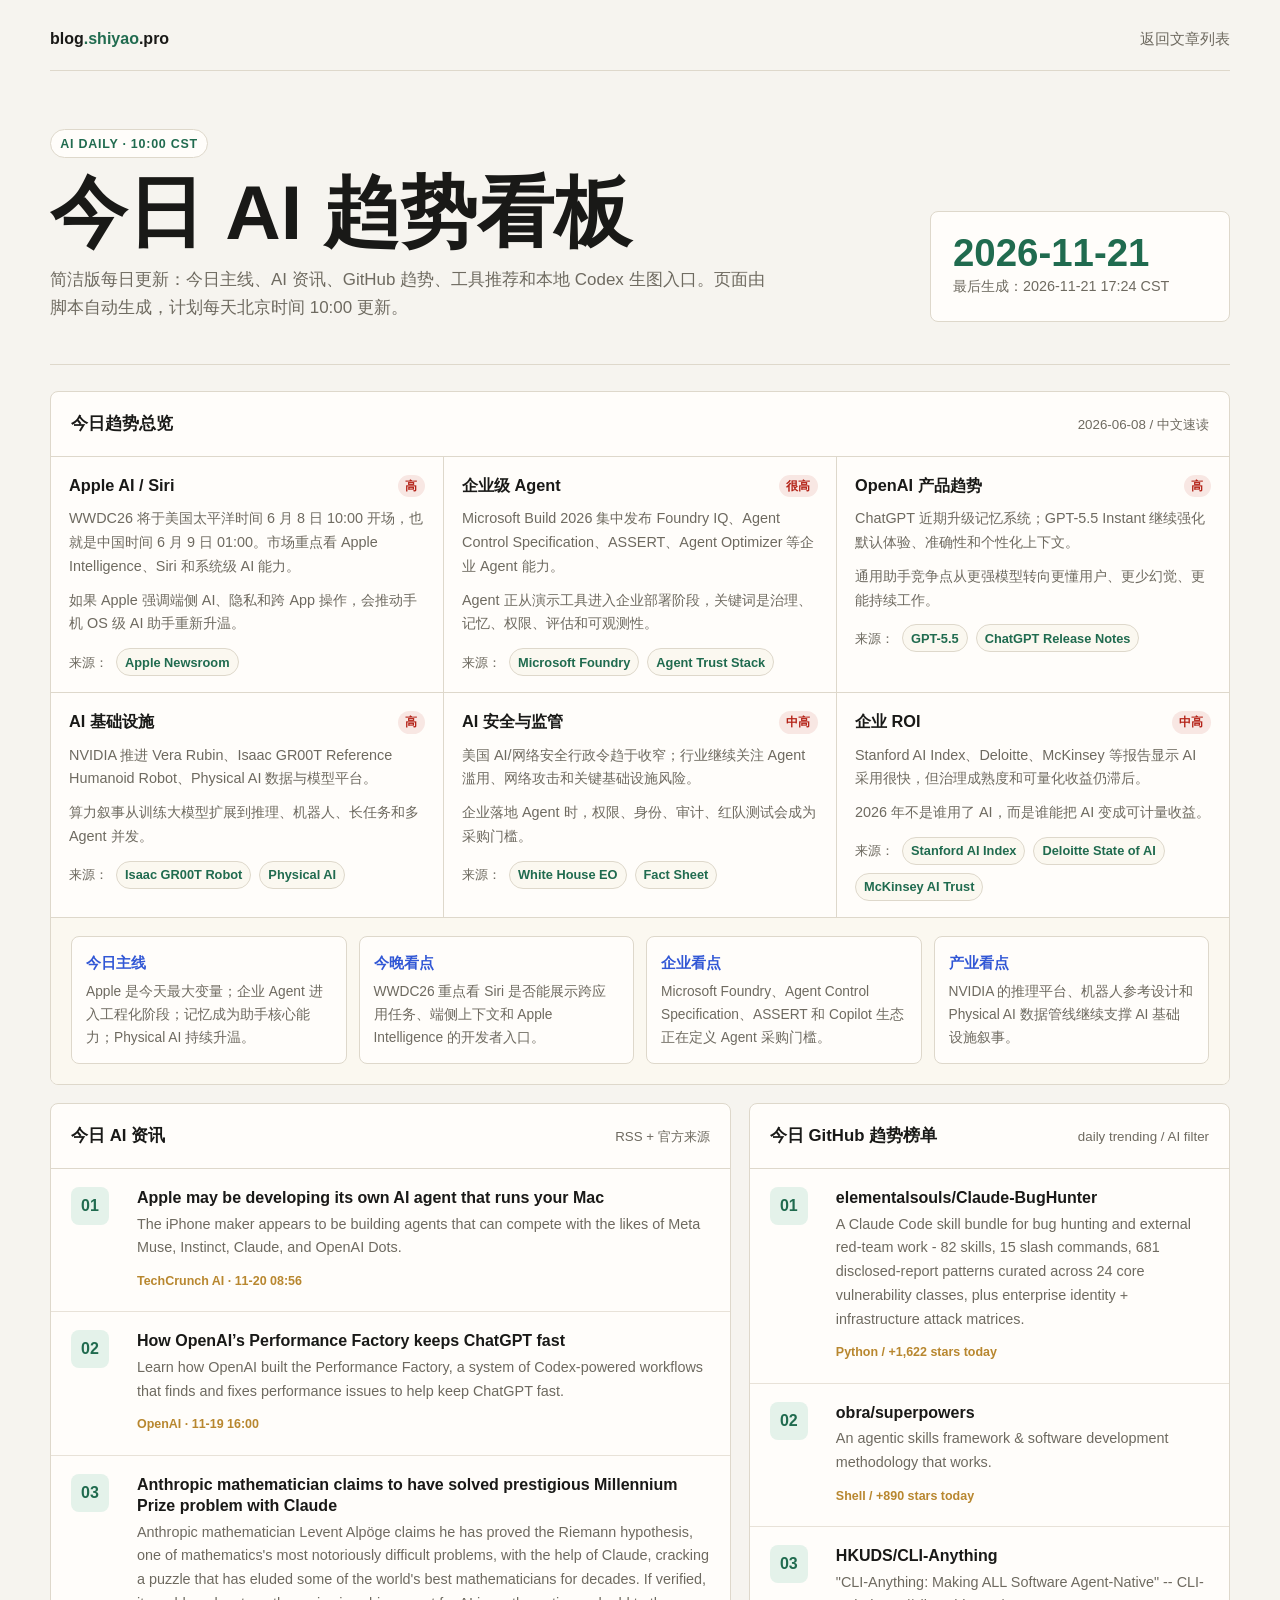
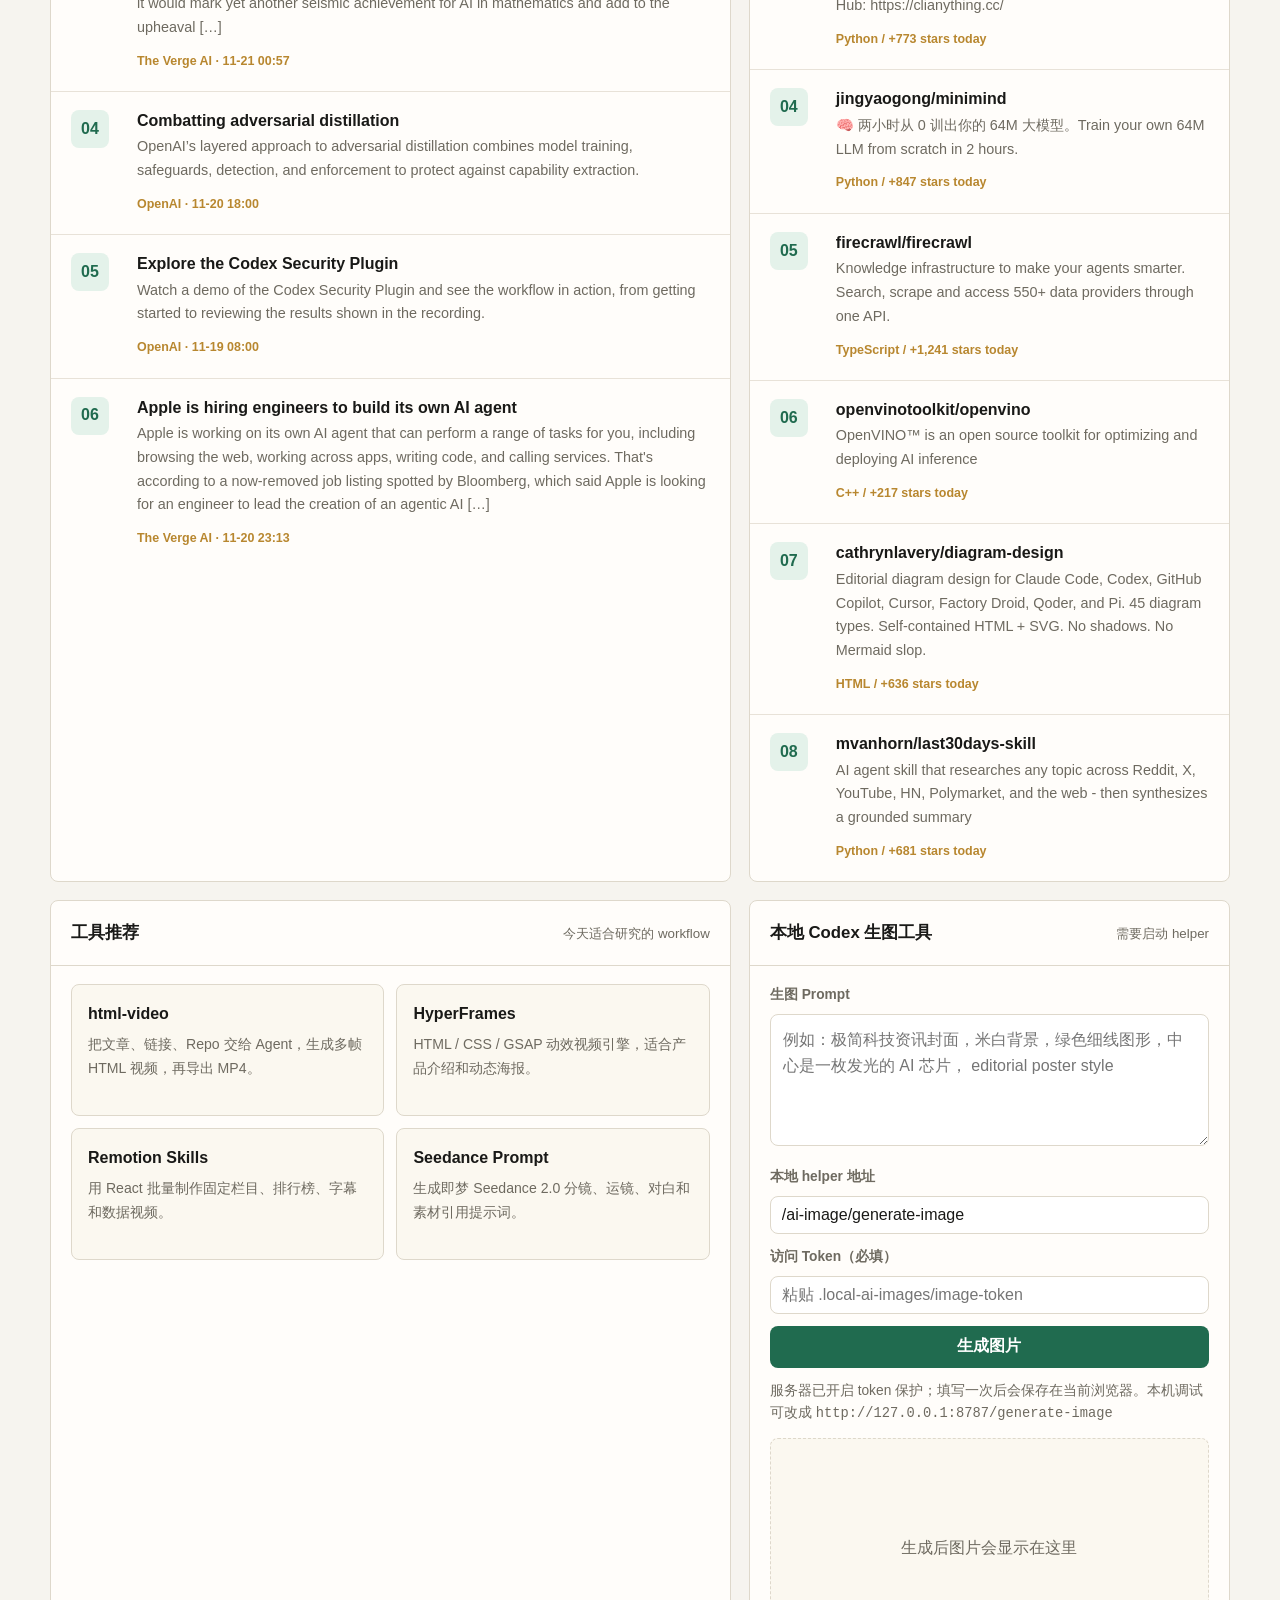
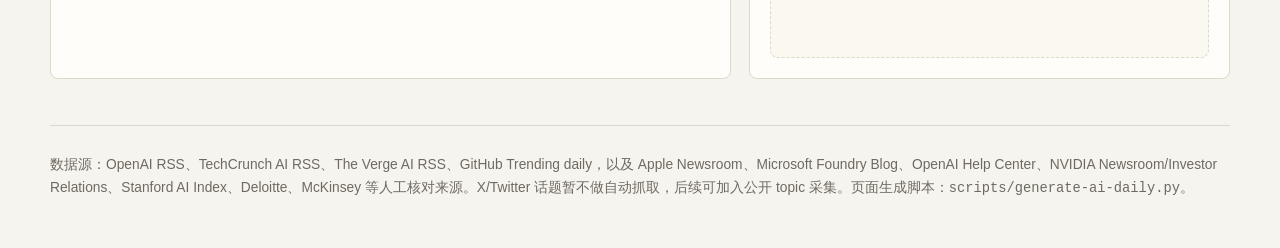
==== ai-daily.html @ 6508533d "chore: update AI daily page" ====
<!DOCTYPE html>
<html lang="zh-CN">
<head>
  <meta charset="UTF-8">
  <meta name="viewport" content="width=device-width, initial-scale=1.0">
  <title>今日 AI 趋势看板 · 2026-11-21 — blog.shiyao.pro</title>
  <meta name="description" content="2026-11-21 今日 AI 资讯、GitHub AI 趋势榜、工具推荐和本地 Codex 生图工具。">
  <style>
    :root {
      --bg: #f6f4ef;
      --ink: #191917;
      --muted: #6e6a60;
      --panel: #fffdfa;
      --line: #ded8cb;
      --accent: #206b4f;
      --accent-soft: #e4f2ea;
      --gold: #b8872f;
      --blue: #3157d5;
      --red: #b42318;
      color-scheme: light;
    }

    * { box-sizing: border-box; }

    body {
      margin: 0;
      background: var(--bg);
      color: var(--ink);
      font-family: ui-sans-serif, -apple-system, BlinkMacSystemFont, "PingFang SC", "Microsoft YaHei", "Segoe UI", Arial, sans-serif;
      line-height: 1.65;
    }

    a { color: inherit; text-decoration: none; }
    a:hover { color: var(--accent); }

    .shell { width: min(1180px, calc(100% - 32px)); margin: 0 auto; }

    .topbar {
      display: flex;
      align-items: center;
      justify-content: space-between;
      padding: 26px 0 18px;
      border-bottom: 1px solid var(--line);
    }

    .brand { font-weight: 800; letter-spacing: 0; }
    .brand span { color: var(--accent); }
    .back { color: var(--muted); font-size: 0.92rem; }

    .hero {
      display: grid;
      grid-template-columns: minmax(0, 1fr) 300px;
      gap: 42px;
      padding: 58px 0 42px;
      border-bottom: 1px solid var(--line);
    }

    .eyebrow {
      display: inline-flex;
      padding: 0.2rem 0.58rem;
      border: 1px solid var(--line);
      border-radius: 999px;
      background: var(--panel);
      color: var(--accent);
      font-size: 0.78rem;
      font-weight: 800;
      letter-spacing: 0.06em;
      text-transform: uppercase;
    }

    h1 {
      max-width: 820px;
      margin: 18px 0 16px;
      font-size: clamp(2.25rem, 6vw, 5.1rem);
      line-height: 0.96;
      letter-spacing: 0;
    }

    .lead {
      max-width: 720px;
      margin: 0;
      color: var(--muted);
      font-size: 1.06rem;
    }

    .stamp {
      align-self: end;
      padding: 22px;
      border: 1px solid var(--line);
      border-radius: 8px;
      background: var(--panel);
    }

    .stamp strong { display: block; color: var(--accent); font-size: 2.4rem; line-height: 1; }
    .stamp span { color: var(--muted); font-size: 0.9rem; }

    .grid {
      display: grid;
      grid-template-columns: repeat(12, 1fr);
      gap: 18px;
      padding: 26px 0 46px;
    }

    .module {
      border: 1px solid var(--line);
      border-radius: 8px;
      background: var(--panel);
      overflow: hidden;
    }

    .module.news { grid-column: span 7; }
    .module.github { grid-column: span 5; }
    .module.focus { grid-column: 1 / -1; }
    .module.tools { grid-column: span 7; }
    .module.image-tool { grid-column: span 5; }

    .module-head {
      display: flex;
      align-items: baseline;
      justify-content: space-between;
      gap: 16px;
      padding: 18px 20px;
      border-bottom: 1px solid var(--line);
    }

    h2 { margin: 0; font-size: 1.05rem; letter-spacing: 0; }
    .module-head small { color: var(--muted); }

    .rank-row {
      display: grid;
      grid-template-columns: 52px 1fr;
      gap: 14px;
      padding: 18px 20px;
      border-bottom: 1px solid color-mix(in srgb, var(--line) 70%, transparent);
    }

    .rank-row:last-child { border-bottom: 0; }

    .rank-index {
      width: 38px;
      height: 38px;
      display: grid;
      place-items: center;
      border-radius: 8px;
      background: var(--accent-soft);
      color: var(--accent);
      font-weight: 900;
      font-variant-numeric: tabular-nums;
    }

    .rank-row h3 { margin: 0 0 4px; font-size: 1rem; line-height: 1.34; }
    .rank-row p { margin: 0 0 7px; color: var(--muted); font-size: 0.9rem; }
    .mini { color: var(--gold); font-size: 0.78rem; font-weight: 700; }

    .trend-grid {
      display: grid;
      grid-template-columns: repeat(3, minmax(0, 1fr));
      gap: 1px;
      background: var(--line);
    }

    .trend-row {
      min-height: 214px;
      padding: 18px 18px 16px;
      background: var(--panel);
    }

    .trend-row div {
      display: flex;
      align-items: flex-start;
      justify-content: space-between;
      gap: 12px;
      margin-bottom: 10px;
    }

    .trend-row h3 {
      margin: 0;
      font-size: 1.02rem;
      line-height: 1.32;
    }

    .trend-row p {
      margin: 0 0 10px;
      color: var(--muted);
      font-size: 0.9rem;
    }

    .trend-row .sources {
      display: flex;
      flex-wrap: wrap;
      gap: 8px;
      align-items: center;
      margin: 12px 0 0;
      color: var(--muted);
      font-size: 0.8rem;
    }

    .trend-row .sources a {
      display: inline-flex;
      align-items: center;
      min-height: 28px;
      padding: 0.1rem 0.5rem;
      border: 1px solid var(--line);
      border-radius: 999px;
      background: #fbf8f0;
      color: var(--accent);
      font-weight: 800;
    }

    .heat {
      flex: 0 0 auto;
      padding: 0.08rem 0.48rem;
      border-radius: 999px;
      background: color-mix(in srgb, var(--red) 10%, var(--panel));
      color: var(--red);
      font-size: 0.76rem;
      font-weight: 900;
    }

    .signal-list {
      display: grid;
      grid-template-columns: repeat(4, minmax(0, 1fr));
      gap: 12px;
      padding: 18px 20px 20px;
      border-top: 1px solid var(--line);
      background: #fbf8f0;
    }

    .signal-item {
      min-height: 116px;
      padding: 14px;
      border: 1px solid var(--line);
      border-radius: 8px;
      background: var(--panel);
    }

    .signal-item strong {
      display: block;
      margin-bottom: 6px;
      color: var(--blue);
      font-size: 0.92rem;
    }

    .signal-item span {
      display: block;
      color: var(--muted);
      font-size: 0.86rem;
    }

    .tool-grid {
      display: grid;
      grid-template-columns: repeat(2, minmax(0, 1fr));
      gap: 12px;
      padding: 18px 20px 20px;
    }

    .tool-card {
      min-height: 132px;
      padding: 16px;
      border: 1px solid var(--line);
      border-radius: 8px;
      background: #fbf8f0;
    }

    .tool-card h3 { margin: 0 0 6px; font-size: 1rem; }
    .tool-card p { margin: 0; color: var(--muted); font-size: 0.88rem; }

    .image-panel { padding: 18px 20px 20px; }
    label { display: block; margin-bottom: 7px; color: var(--muted); font-size: 0.86rem; font-weight: 700; }

    textarea,
    input {
      width: 100%;
      border: 1px solid var(--line);
      border-radius: 8px;
      background: #fff;
      color: var(--ink);
      font: inherit;
    }

    textarea {
      min-height: 132px;
      resize: vertical;
      padding: 12px;
    }

    input { height: 38px; padding: 0 11px; }

    .field { margin-bottom: 12px; }

    button {
      width: 100%;
      min-height: 42px;
      border: 0;
      border-radius: 8px;
      background: var(--accent);
      color: #fff;
      font: inherit;
      font-weight: 800;
      cursor: pointer;
    }

    button:disabled { opacity: 0.55; cursor: wait; }

    .status {
      min-height: 24px;
      margin: 12px 0;
      color: var(--muted);
      font-size: 0.86rem;
    }

    .preview {
      min-height: 220px;
      display: grid;
      place-items: center;
      border: 1px dashed var(--line);
      border-radius: 8px;
      background: #fbf8f0;
      color: var(--muted);
      overflow: hidden;
    }

    .preview img { width: 100%; height: auto; display: block; }

    .foot {
      padding: 28px 0 48px;
      border-top: 1px solid var(--line);
      color: var(--muted);
      font-size: 0.86rem;
    }

    @media (max-width: 920px) {
      .hero { grid-template-columns: 1fr; }
      .stamp { align-self: start; }
      .module.news,
      .module.github,
      .module.focus,
      .module.tools,
      .module.image-tool { grid-column: 1 / -1; }
      .trend-grid,
      .signal-list { grid-template-columns: 1fr; }
      .tool-grid { grid-template-columns: 1fr; }
    }
  </style>
</head>
<body>
  <main class="shell">
    <nav class="topbar" aria-label="站点导航">
      <a class="brand" href="/">blog<span>.shiyao</span>.pro</a>
      <a class="back" href="/">返回文章列表</a>
    </nav>

    <section class="hero">
      <div>
        <span class="eyebrow">AI Daily · 10:00 CST</span>
        <h1>今日 AI 趋势看板</h1>
        <p class="lead">简洁版每日更新：今日主线、AI 资讯、GitHub 趋势、工具推荐和本地 Codex 生图入口。页面由脚本自动生成，计划每天北京时间 10:00 更新。</p>
      </div>
      <aside class="stamp">
        <strong>2026-11-21</strong>
        <span>最后生成：2026-11-21 17:24 CST</span>
      </aside>
    </section>

    <section class="grid">
      <section class="module focus">
        <div class="module-head">
          <h2>今日趋势总览</h2>
          <small>2026-06-08 / 中文速读</small>
        </div>
        <div class="trend-grid">

          <article class="trend-row">
            <div>
              <h3>Apple AI / Siri</h3>
              <span class="heat">高</span>
            </div>
            <p>WWDC26 将于美国太平洋时间 6 月 8 日 10:00 开场，也就是中国时间 6 月 9 日 01:00。市场重点看 Apple Intelligence、Siri 和系统级 AI 能力。</p>
            <p>如果 Apple 强调端侧 AI、隐私和跨 App 操作，会推动手机 OS 级 AI 助手重新升温。</p>
            <p class="sources">来源：<a href="https://www.apple.com/newsroom/2026/05/apple-kicks-off-worldwide-developers-conference-on-june-8/" target="_blank" rel="noopener noreferrer">Apple Newsroom</a></p>
          </article>

          <article class="trend-row">
            <div>
              <h3>企业级 Agent</h3>
              <span class="heat">很高</span>
            </div>
            <p>Microsoft Build 2026 集中发布 Foundry IQ、Agent Control Specification、ASSERT、Agent Optimizer 等企业 Agent 能力。</p>
            <p>Agent 正从演示工具进入企业部署阶段，关键词是治理、记忆、权限、评估和可观测性。</p>
            <p class="sources">来源：<a href="https://devblogs.microsoft.com/foundry/whats-new-in-microsoft-foundry-build-2026/" target="_blank" rel="noopener noreferrer">Microsoft Foundry</a> <a href="https://devblogs.microsoft.com/foundry/build-2026-open-trust-stack-ai-agents/" target="_blank" rel="noopener noreferrer">Agent Trust Stack</a></p>
          </article>

          <article class="trend-row">
            <div>
              <h3>OpenAI 产品趋势</h3>
              <span class="heat">高</span>
            </div>
            <p>ChatGPT 近期升级记忆系统；GPT-5.5 Instant 继续强化默认体验、准确性和个性化上下文。</p>
            <p>通用助手竞争点从更强模型转向更懂用户、更少幻觉、更能持续工作。</p>
            <p class="sources">来源：<a href="https://openai.com/index/introducing-gpt-5-5/" target="_blank" rel="noopener noreferrer">GPT-5.5</a> <a href="https://help.openai.com/en/articles/6825453-chatgpt-release-notes" target="_blank" rel="noopener noreferrer">ChatGPT Release Notes</a></p>
          </article>

          <article class="trend-row">
            <div>
              <h3>AI 基础设施</h3>
              <span class="heat">高</span>
            </div>
            <p>NVIDIA 推进 Vera Rubin、Isaac GR00T Reference Humanoid Robot、Physical AI 数据与模型平台。</p>
            <p>算力叙事从训练大模型扩展到推理、机器人、长任务和多 Agent 并发。</p>
            <p class="sources">来源：<a href="https://investor.nvidia.com/news/press-release-details/2026/NVIDIA-Announces-NVIDIA-Isaac-GR00T-Reference-Humanoid-Robot-for-Academic-Research/default.aspx" target="_blank" rel="noopener noreferrer">Isaac GR00T Robot</a> <a href="https://investor.nvidia.com/news/press-release-details/2026/NVIDIA-and-Global-Robotics-Leaders-Take-Physical-AI-to-the-Real-World/" target="_blank" rel="noopener noreferrer">Physical AI</a></p>
          </article>

          <article class="trend-row">
            <div>
              <h3>AI 安全与监管</h3>
              <span class="heat">中高</span>
            </div>
            <p>美国 AI/网络安全行政令趋于收窄；行业继续关注 Agent 滥用、网络攻击和关键基础设施风险。</p>
            <p>企业落地 Agent 时，权限、身份、审计、红队测试会成为采购门槛。</p>
            <p class="sources">来源：<a href="https://www.whitehouse.gov/presidential-actions/2026/06/promoting-advanced-artificial-intelligence-innovation-and-security/" target="_blank" rel="noopener noreferrer">White House EO</a> <a href="https://www.whitehouse.gov/fact-sheets/2026/06/fact-sheet-president-donald-j-trump-promotes-advanced-artificial-intelligence-innovation-and-security/" target="_blank" rel="noopener noreferrer">Fact Sheet</a></p>
          </article>

          <article class="trend-row">
            <div>
              <h3>企业 ROI</h3>
              <span class="heat">中高</span>
            </div>
            <p>Stanford AI Index、Deloitte、McKinsey 等报告显示 AI 采用很快，但治理成熟度和可量化收益仍滞后。</p>
            <p>2026 年不是谁用了 AI，而是谁能把 AI 变成可计量收益。</p>
            <p class="sources">来源：<a href="https://hai.stanford.edu/ai-index" target="_blank" rel="noopener noreferrer">Stanford AI Index</a> <a href="https://www.deloitte.com/us/en/what-we-do/capabilities/applied-artificial-intelligence/content/state-of-ai-in-the-enterprise.html" target="_blank" rel="noopener noreferrer">Deloitte State of AI</a> <a href="https://www.mckinsey.com/capabilities/tech-and-ai/our-insights/tech-forward/state-of-ai-trust-in-2026-shifting-to-the-agentic-era" target="_blank" rel="noopener noreferrer">McKinsey AI Trust</a></p>
          </article>
        </div>
        <div class="signal-list">
          <div class="signal-item">
            <strong>今日主线</strong>
            <span>Apple 是今天最大变量；企业 Agent 进入工程化阶段；记忆成为助手核心能力；Physical AI 持续升温。</span>
          </div>
          <div class="signal-item">
            <strong>今晚看点</strong>
            <span>WWDC26 重点看 Siri 是否能展示跨应用任务、端侧上下文和 Apple Intelligence 的开发者入口。</span>
          </div>
          <div class="signal-item">
            <strong>企业看点</strong>
            <span>Microsoft Foundry、Agent Control Specification、ASSERT 和 Copilot 生态正在定义 Agent 采购门槛。</span>
          </div>
          <div class="signal-item">
            <strong>产业看点</strong>
            <span>NVIDIA 的推理平台、机器人参考设计和 Physical AI 数据管线继续支撑 AI 基础设施叙事。</span>
          </div>
        </div>
      </section>

      <section class="module news">
        <div class="module-head">
          <h2>今日 AI 资讯</h2>
          <small>RSS + 官方来源</small>
        </div>

        <article class="rank-row">
          <div class="rank-index">01</div>
          <div>
            <h3><a href="https://techcrunch.com/2026/11/19/apple-may-be-developing-its-own-ai-agent-that-runs-your-mac/">Apple may be developing its own AI agent that runs your Mac</a></h3>
            <p>The iPhone maker appears to be building agents that can compete with the likes of Meta Muse, Instinct, Claude, and OpenAI Dots.</p>
            <span class="mini">TechCrunch AI · 11-20 08:56</span>
          </div>
        </article>

        <article class="rank-row">
          <div class="rank-index">02</div>
          <div>
            <h3><a href="https://openai.com/index/how-openai-performance-factory-keeps-chatgpt-fast">How OpenAI’s Performance Factory keeps ChatGPT fast</a></h3>
            <p>Learn how OpenAI built the Performance Factory, a system of Codex-powered workflows that finds and fixes performance issues to help keep ChatGPT fast.</p>
            <span class="mini">OpenAI · 11-19 16:00</span>
          </div>
        </article>

        <article class="rank-row">
          <div class="rank-index">03</div>
          <div>
            <h3><a href="https://www.theverge.com/ai-artificial-intelligence/1010051/anthropic-riemann-hypothesis-millennium-prize-problem">Anthropic mathematician claims to have solved prestigious Millennium Prize problem with Claude</a></h3>
            <p>Anthropic mathematician Levent Alpöge claims he has proved the Riemann hypothesis, one of mathematics&#x27;s most notoriously difficult problems, with the help of Claude, cracking a puzzle that has eluded some of the world&#x27;s best mathematicians for decades. If verified, it would mark yet another seismic achievement for AI in mathematics and add to the upheaval […]</p>
            <span class="mini">The Verge AI · 11-21 00:57</span>
          </div>
        </article>

        <article class="rank-row">
          <div class="rank-index">04</div>
          <div>
            <h3><a href="https://openai.com/index/combatting-adversarial-distillation">Combatting adversarial distillation</a></h3>
            <p>OpenAI’s layered approach to adversarial distillation combines model training, safeguards, detection, and enforcement to protect against capability extraction.</p>
            <span class="mini">OpenAI · 11-20 18:00</span>
          </div>
        </article>

        <article class="rank-row">
          <div class="rank-index">05</div>
          <div>
            <h3><a href="https://openai.com/business/learn/codex-security-plugin-demo">Explore the Codex Security Plugin</a></h3>
            <p>Watch a demo of the Codex Security Plugin and see the workflow in action, from getting started to reviewing the results shown in the recording.</p>
            <span class="mini">OpenAI · 11-19 08:00</span>
          </div>
        </article>

        <article class="rank-row">
          <div class="rank-index">06</div>
          <div>
            <h3><a href="https://www.theverge.com/tech/1038227/apple-ai-agent-engineer-job-listing">Apple is hiring engineers to build its own AI agent</a></h3>
            <p>Apple is working on its own AI agent that can perform a range of tasks for you, including browsing the web, working across apps, writing code, and calling services. That&#x27;s according to a now-removed job listing spotted by Bloomberg, which said Apple is looking for an engineer to lead the creation of an agentic AI […]</p>
            <span class="mini">The Verge AI · 11-20 23:13</span>
          </div>
        </article>
      </section>

      <section class="module github">
        <div class="module-head">
          <h2>今日 GitHub 趋势榜单</h2>
          <small>daily trending / AI filter</small>
        </div>

        <article class="rank-row">
          <div class="rank-index">01</div>
          <div>
            <h3><a href="https://github.com/elementalsouls/Claude-BugHunter">elementalsouls/Claude-BugHunter</a></h3>
            <p>A Claude Code skill bundle for bug hunting and external red-team work - 82 skills, 15 slash commands, 681 disclosed-report patterns curated across 24 core vulnerability classes, plus enterprise identity + infrastructure attack matrices.</p>
            <span class="mini">Python / +1,622 stars today</span>
          </div>
        </article>

        <article class="rank-row">
          <div class="rank-index">02</div>
          <div>
            <h3><a href="https://github.com/obra/superpowers">obra/superpowers</a></h3>
            <p>An agentic skills framework &amp; software development methodology that works.</p>
            <span class="mini">Shell / +890 stars today</span>
          </div>
        </article>

        <article class="rank-row">
          <div class="rank-index">03</div>
          <div>
            <h3><a href="https://github.com/HKUDS/CLI-Anything">HKUDS/CLI-Anything</a></h3>
            <p>&quot;CLI-Anything: Making ALL Software Agent-Native&quot; -- CLI-Hub: https://clianything.cc/</p>
            <span class="mini">Python / +773 stars today</span>
          </div>
        </article>

        <article class="rank-row">
          <div class="rank-index">04</div>
          <div>
            <h3><a href="https://github.com/jingyaogong/minimind">jingyaogong/minimind</a></h3>
            <p>🧠 两小时从 0 训出你的 64M 大模型。Train your own 64M LLM from scratch in 2 hours.</p>
            <span class="mini">Python / +847 stars today</span>
          </div>
        </article>

        <article class="rank-row">
          <div class="rank-index">05</div>
          <div>
            <h3><a href="https://github.com/firecrawl/firecrawl">firecrawl/firecrawl</a></h3>
            <p>Knowledge infrastructure to make your agents smarter. Search, scrape and access 550+ data providers through one API.</p>
            <span class="mini">TypeScript / +1,241 stars today</span>
          </div>
        </article>

        <article class="rank-row">
          <div class="rank-index">06</div>
          <div>
            <h3><a href="https://github.com/openvinotoolkit/openvino">openvinotoolkit/openvino</a></h3>
            <p>OpenVINO™ is an open source toolkit for optimizing and deploying AI inference</p>
            <span class="mini">C++ / +217 stars today</span>
          </div>
        </article>

        <article class="rank-row">
          <div class="rank-index">07</div>
          <div>
            <h3><a href="https://github.com/cathrynlavery/diagram-design">cathrynlavery/diagram-design</a></h3>
            <p>Editorial diagram design for Claude Code, Codex, GitHub Copilot, Cursor, Factory Droid, Qoder, and Pi. 45 diagram types. Self-contained HTML + SVG. No shadows. No Mermaid slop.</p>
            <span class="mini">HTML / +636 stars today</span>
          </div>
        </article>

        <article class="rank-row">
          <div class="rank-index">08</div>
          <div>
            <h3><a href="https://github.com/mvanhorn/last30days-skill">mvanhorn/last30days-skill</a></h3>
            <p>AI agent skill that researches any topic across Reddit, X, YouTube, HN, Polymarket, and the web - then synthesizes a grounded summary</p>
            <span class="mini">Python / +681 stars today</span>
          </div>
        </article>
      </section>

      <section class="module tools">
        <div class="module-head">
          <h2>工具推荐</h2>
          <small>今天适合研究的 workflow</small>
        </div>
        <div class="tool-grid">
          <a class="tool-card" href="https://github.com/nexu-io/html-video">
            <h3>html-video</h3>
            <p>把文章、链接、Repo 交给 Agent，生成多帧 HTML 视频，再导出 MP4。</p>
          </a>
          <a class="tool-card" href="https://github.com/heygen-com/hyperframes">
            <h3>HyperFrames</h3>
            <p>HTML / CSS / GSAP 动效视频引擎，适合产品介绍和动态海报。</p>
          </a>
          <a class="tool-card" href="https://github.com/remotion-dev/skills">
            <h3>Remotion Skills</h3>
            <p>用 React 批量制作固定栏目、排行榜、字幕和数据视频。</p>
          </a>
          <a class="tool-card" href="https://github.com/dexhunter/seedance2-skill">
            <h3>Seedance Prompt</h3>
            <p>生成即梦 Seedance 2.0 分镜、运镜、对白和素材引用提示词。</p>
          </a>
        </div>
      </section>

      <section class="module image-tool">
        <div class="module-head">
          <h2>本地 Codex 生图工具</h2>
          <small>需要启动 helper</small>
        </div>
        <div class="image-panel">
          <div class="field">
            <label for="imagePrompt">生图 Prompt</label>
            <textarea id="imagePrompt" placeholder="例如：极简科技资讯封面，米白背景，绿色细线图形，中心是一枚发光的 AI 芯片， editorial poster style"></textarea>
          </div>
          <div class="field">
            <label for="helperUrl">本地 helper 地址</label>
            <input id="helperUrl" value="/ai-image/generate-image">
          </div>
          <div class="field">
            <label for="imageToken">访问 Token（必填）</label>
            <input id="imageToken" type="password" autocomplete="off" placeholder="粘贴 .local-ai-images/image-token">
          </div>
          <button id="generateBtn" type="button">生成图片</button>
          <div class="status" id="imageStatus">服务器已开启 token 保护；填写一次后会保存在当前浏览器。本机调试可改成 <code>http://127.0.0.1:8787/generate-image</code></div>
          <div class="preview" id="imagePreview">生成后图片会显示在这里</div>
        </div>
      </section>
    </section>

    <footer class="foot">
      数据源：OpenAI RSS、TechCrunch AI RSS、The Verge AI RSS、GitHub Trending daily，以及 Apple Newsroom、Microsoft Foundry Blog、OpenAI Help Center、NVIDIA Newsroom/Investor Relations、Stanford AI Index、Deloitte、McKinsey 等人工核对来源。X/Twitter 话题暂不做自动抓取，后续可加入公开 topic 采集。页面生成脚本：<code>scripts/generate-ai-daily.py</code>。
    </footer>
  </main>

  <script>
    const btn = document.getElementById("generateBtn");
    const statusEl = document.getElementById("imageStatus");
    const preview = document.getElementById("imagePreview");
    const promptEl = document.getElementById("imagePrompt");
    const helperEl = document.getElementById("helperUrl");
    const tokenEl = document.getElementById("imageToken");
    const TOKEN_KEY = "aiDailyImageToken";

    try {
      const hash = new URLSearchParams(window.location.hash.replace(/^#/, ""));
      const hashToken = hash.get("token");
      if (hashToken) {
        localStorage.setItem(TOKEN_KEY, hashToken);
        tokenEl.value = hashToken;
        history.replaceState(null, "", window.location.pathname + window.location.search);
      } else {
        tokenEl.value = localStorage.getItem(TOKEN_KEY) || "";
      }
    } catch (err) {}

    btn.addEventListener("click", async () => {
      const prompt = promptEl.value.trim();
      if (!prompt) {
        statusEl.textContent = "请先输入生图 prompt。";
        return;
      }
      const token = tokenEl.value.trim();
      if (!token) {
        statusEl.textContent = "请先填写访问 Token。服务器上的生图接口已开启 token 保护。";
        tokenEl.focus();
        return;
      }
      localStorage.setItem(TOKEN_KEY, token);

      btn.disabled = true;
      statusEl.textContent = "正在调用本地 Codex helper，可能需要几十秒到几分钟。";
      preview.textContent = "生成中...";

      try {
        const response = await fetch(helperEl.value.trim(), {
          method: "POST",
          headers: { "Content-Type": "application/json" },
          body: JSON.stringify({ prompt, token })
        });
        const text = await response.text();
        let data = {};
        try {
          data = JSON.parse(text);
        } catch (err) {}
        if (!response.ok || !data.ok) {
          if (response.status === 401) {
            throw new Error("Token 不正确或未填写");
          }
          throw new Error(data.error || text || "生成失败");
        }
        const img = new Image();
        img.alt = prompt;
        img.src = data.image_url + "?t=" + Date.now();
        preview.replaceChildren(img);
        statusEl.textContent = "生成完成：" + (data.filename || "image");
      } catch (err) {
        statusEl.textContent = "生成失败：" + err.message + "。如果长时间无响应，检查 helper 日志或稍后重试。";
        preview.textContent = "暂无图片";
      } finally {
        btn.disabled = false;
      }
    });
  </script>
</body>
</html>
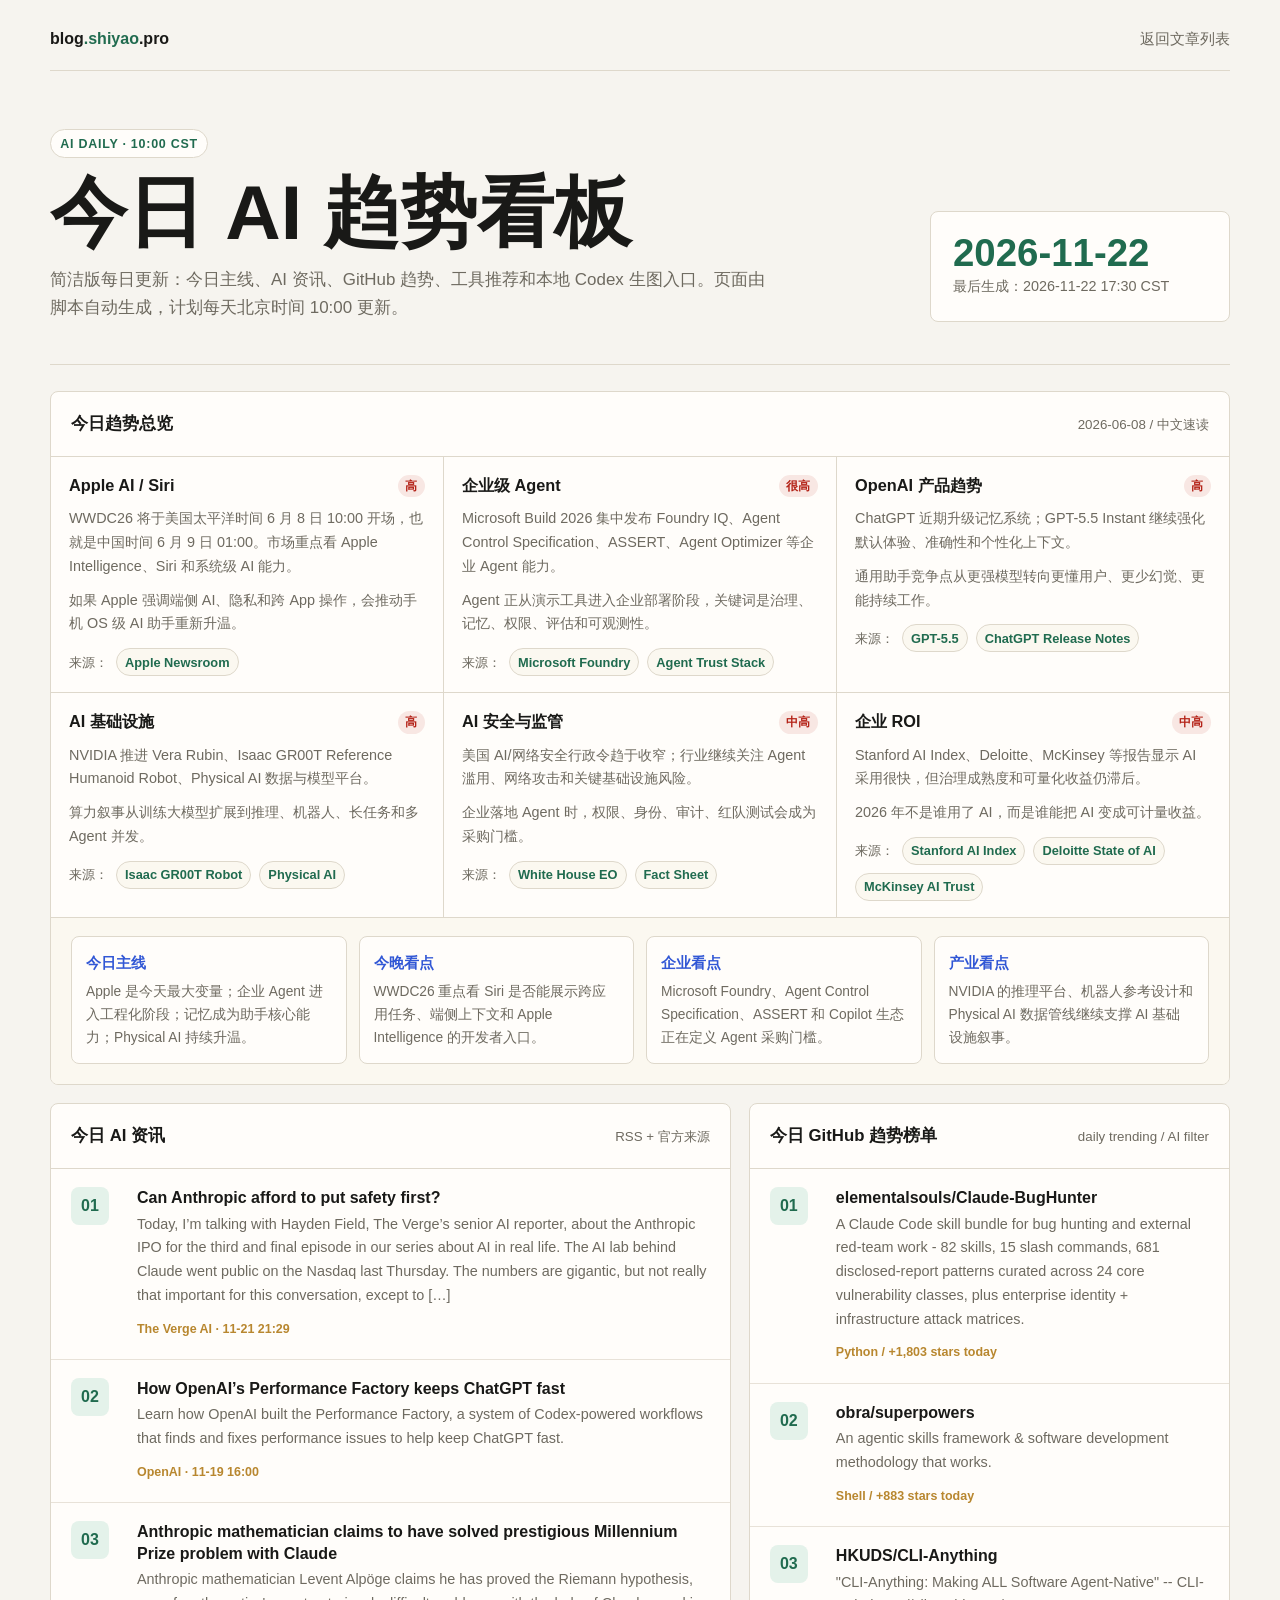
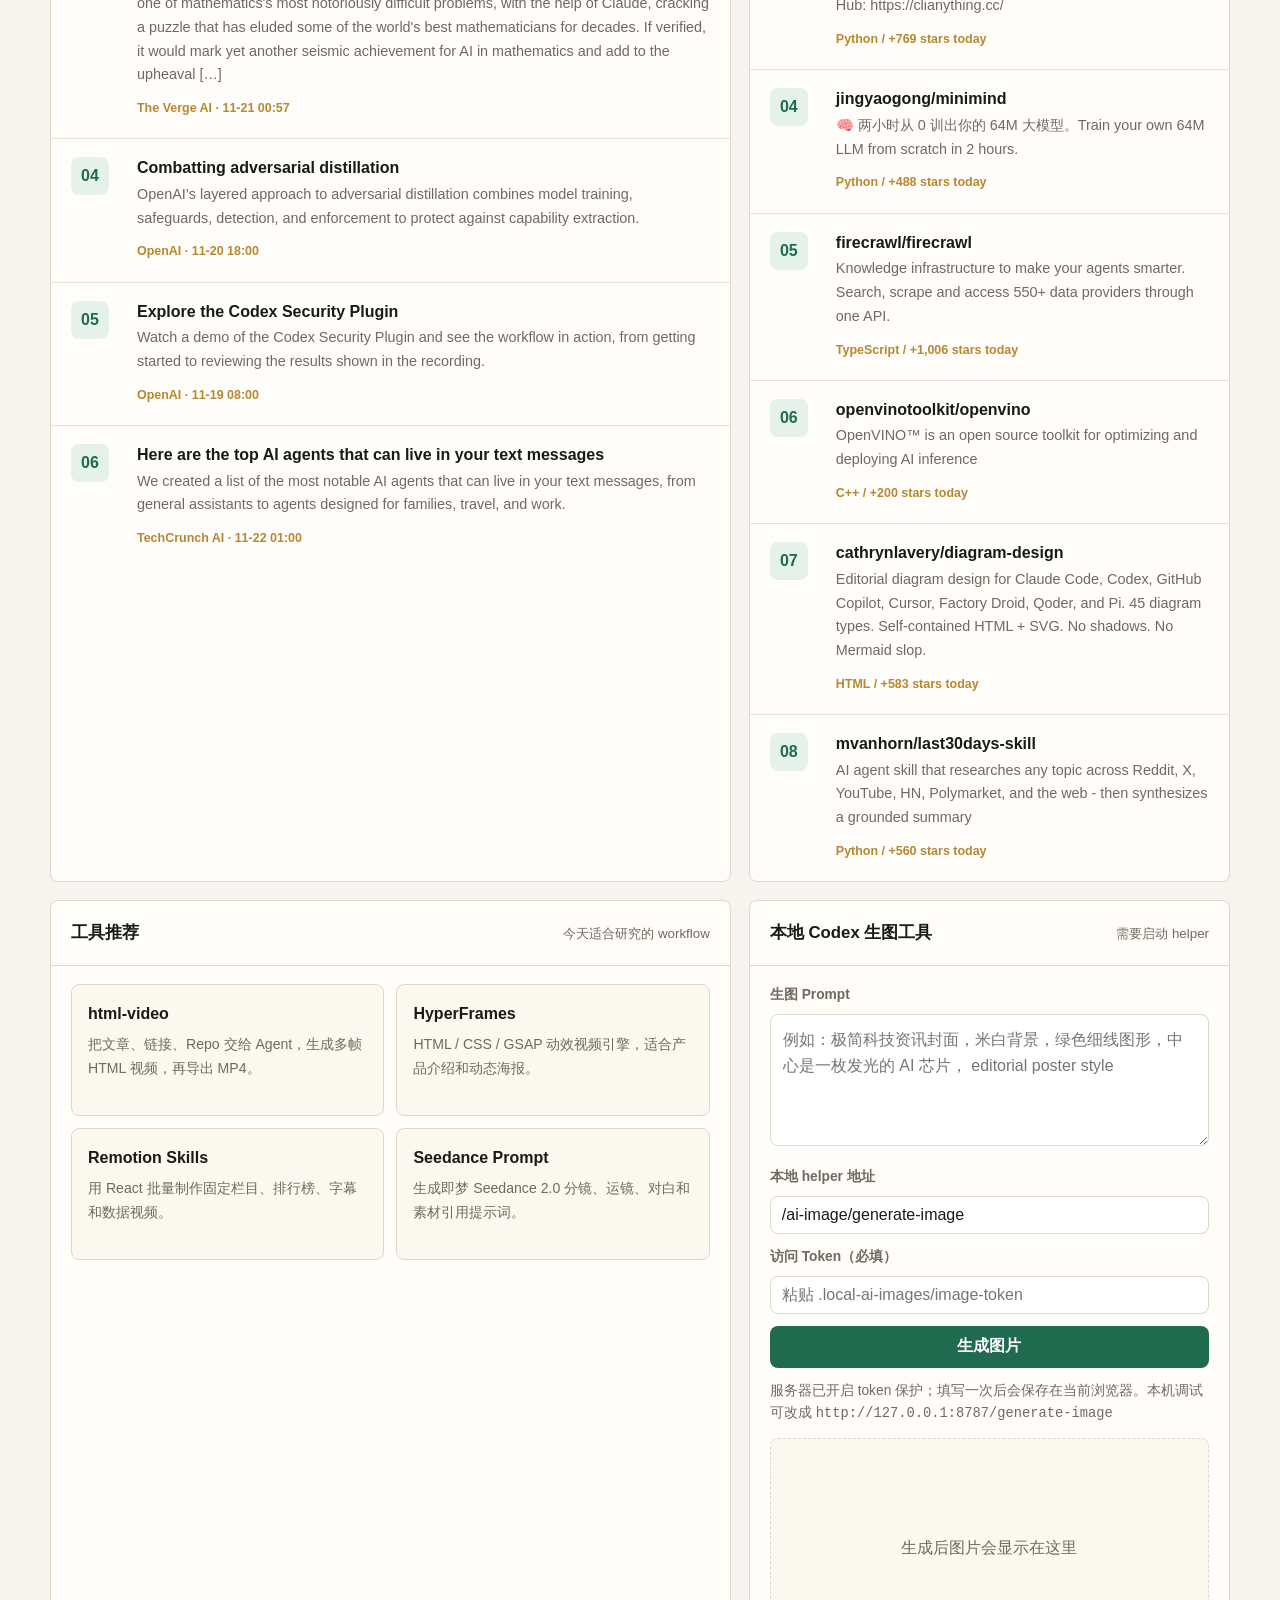
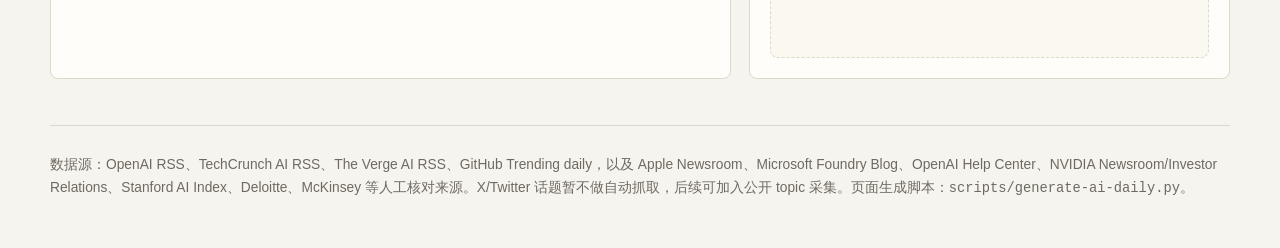
==== commit 717bba3a: "chore: update AI daily page" ====
--- a/ai-daily.html
+++ b/ai-daily.html
@@ -3,8 +3,8 @@
 <head>
   <meta charset="UTF-8">
   <meta name="viewport" content="width=device-width, initial-scale=1.0">
-  <title>今日 AI 趋势看板 · 2026-11-21 — blog.shiyao.pro</title>
-  <meta name="description" content="2026-11-21 今日 AI 资讯、GitHub AI 趋势榜、工具推荐和本地 Codex 生图工具。">
+  <title>今日 AI 趋势看板 · 2026-11-22 — blog.shiyao.pro</title>
+  <meta name="description" content="2026-11-22 今日 AI 资讯、GitHub AI 趋势榜、工具推荐和本地 Codex 生图工具。">
   <style>
     :root {
       --bg: #f6f4ef;
@@ -357,8 +357,8 @@
         <p class="lead">简洁版每日更新：今日主线、AI 资讯、GitHub 趋势、工具推荐和本地 Codex 生图入口。页面由脚本自动生成，计划每天北京时间 10:00 更新。</p>
       </div>
       <aside class="stamp">
-        <strong>2026-11-21</strong>
-        <span>最后生成：2026-11-21 17:24 CST</span>
+        <strong>2026-11-22</strong>
+        <span>最后生成：2026-11-22 17:30 CST</span>
       </aside>
     </section>
 
@@ -459,9 +459,9 @@
         <article class="rank-row">
           <div class="rank-index">01</div>
           <div>
-            <h3><a href="https://techcrunch.com/2026/11/19/apple-may-be-developing-its-own-ai-agent-that-runs-your-mac/">Apple may be developing its own AI agent that runs your Mac</a></h3>
-            <p>The iPhone maker appears to be building agents that can compete with the likes of Meta Muse, Instinct, Claude, and OpenAI Dots.</p>
-            <span class="mini">TechCrunch AI · 11-20 08:56</span>
+            <h3><a href="https://www.theverge.com/podcast/1038701/anthropic-ipo-ai-safety-openai-nvidia-structure">Can Anthropic afford to put safety first?</a></h3>
+            <p>Today, I’m talking with Hayden Field, The Verge’s senior AI reporter, about the Anthropic IPO for the third and final episode in our series about AI in real life. The AI lab behind Claude went public on the Nasdaq last Thursday. The numbers are gigantic, but not really that important for this conversation, except to […]</p>
+            <span class="mini">The Verge AI · 11-21 21:29</span>
           </div>
         </article>
 
@@ -504,9 +504,9 @@
         <article class="rank-row">
           <div class="rank-index">06</div>
           <div>
-            <h3><a href="https://www.theverge.com/tech/1038227/apple-ai-agent-engineer-job-listing">Apple is hiring engineers to build its own AI agent</a></h3>
-            <p>Apple is working on its own AI agent that can perform a range of tasks for you, including browsing the web, working across apps, writing code, and calling services. That&#x27;s according to a now-removed job listing spotted by Bloomberg, which said Apple is looking for an engineer to lead the creation of an agentic AI […]</p>
-            <span class="mini">The Verge AI · 11-20 23:13</span>
+            <h3><a href="https://techcrunch.com/2026/11/21/all-the-ai-agents-that-can-live-in-your-text-messages/">Here are the top AI agents that can live in your text messages</a></h3>
+            <p>We created a list of the most notable AI agents that can live in your text messages, from general assistants to agents designed for families, travel, and work.</p>
+            <span class="mini">TechCrunch AI · 11-22 01:00</span>
           </div>
         </article>
       </section>
@@ -522,7 +522,7 @@
           <div>
             <h3><a href="https://github.com/elementalsouls/Claude-BugHunter">elementalsouls/Claude-BugHunter</a></h3>
             <p>A Claude Code skill bundle for bug hunting and external red-team work - 82 skills, 15 slash commands, 681 disclosed-report patterns curated across 24 core vulnerability classes, plus enterprise identity + infrastructure attack matrices.</p>
-            <span class="mini">Python / +1,622 stars today</span>
+            <span class="mini">Python / +1,803 stars today</span>
           </div>
         </article>
 
@@ -531,7 +531,7 @@
           <div>
             <h3><a href="https://github.com/obra/superpowers">obra/superpowers</a></h3>
             <p>An agentic skills framework &amp; software development methodology that works.</p>
-            <span class="mini">Shell / +890 stars today</span>
+            <span class="mini">Shell / +883 stars today</span>
           </div>
         </article>
 
@@ -540,7 +540,7 @@
           <div>
             <h3><a href="https://github.com/HKUDS/CLI-Anything">HKUDS/CLI-Anything</a></h3>
             <p>&quot;CLI-Anything: Making ALL Software Agent-Native&quot; -- CLI-Hub: https://clianything.cc/</p>
-            <span class="mini">Python / +773 stars today</span>
+            <span class="mini">Python / +769 stars today</span>
           </div>
         </article>
 
@@ -549,7 +549,7 @@
           <div>
             <h3><a href="https://github.com/jingyaogong/minimind">jingyaogong/minimind</a></h3>
             <p>🧠 两小时从 0 训出你的 64M 大模型。Train your own 64M LLM from scratch in 2 hours.</p>
-            <span class="mini">Python / +847 stars today</span>
+            <span class="mini">Python / +488 stars today</span>
           </div>
         </article>
 
@@ -558,7 +558,7 @@
           <div>
             <h3><a href="https://github.com/firecrawl/firecrawl">firecrawl/firecrawl</a></h3>
             <p>Knowledge infrastructure to make your agents smarter. Search, scrape and access 550+ data providers through one API.</p>
-            <span class="mini">TypeScript / +1,241 stars today</span>
+            <span class="mini">TypeScript / +1,006 stars today</span>
           </div>
         </article>
 
@@ -567,7 +567,7 @@
           <div>
             <h3><a href="https://github.com/openvinotoolkit/openvino">openvinotoolkit/openvino</a></h3>
             <p>OpenVINO™ is an open source toolkit for optimizing and deploying AI inference</p>
-            <span class="mini">C++ / +217 stars today</span>
+            <span class="mini">C++ / +200 stars today</span>
           </div>
         </article>
 
@@ -576,7 +576,7 @@
           <div>
             <h3><a href="https://github.com/cathrynlavery/diagram-design">cathrynlavery/diagram-design</a></h3>
             <p>Editorial diagram design for Claude Code, Codex, GitHub Copilot, Cursor, Factory Droid, Qoder, and Pi. 45 diagram types. Self-contained HTML + SVG. No shadows. No Mermaid slop.</p>
-            <span class="mini">HTML / +636 stars today</span>
+            <span class="mini">HTML / +583 stars today</span>
           </div>
         </article>
 
@@ -585,7 +585,7 @@
           <div>
             <h3><a href="https://github.com/mvanhorn/last30days-skill">mvanhorn/last30days-skill</a></h3>
             <p>AI agent skill that researches any topic across Reddit, X, YouTube, HN, Polymarket, and the web - then synthesizes a grounded summary</p>
-            <span class="mini">Python / +681 stars today</span>
+            <span class="mini">Python / +560 stars today</span>
           </div>
         </article>
       </section>
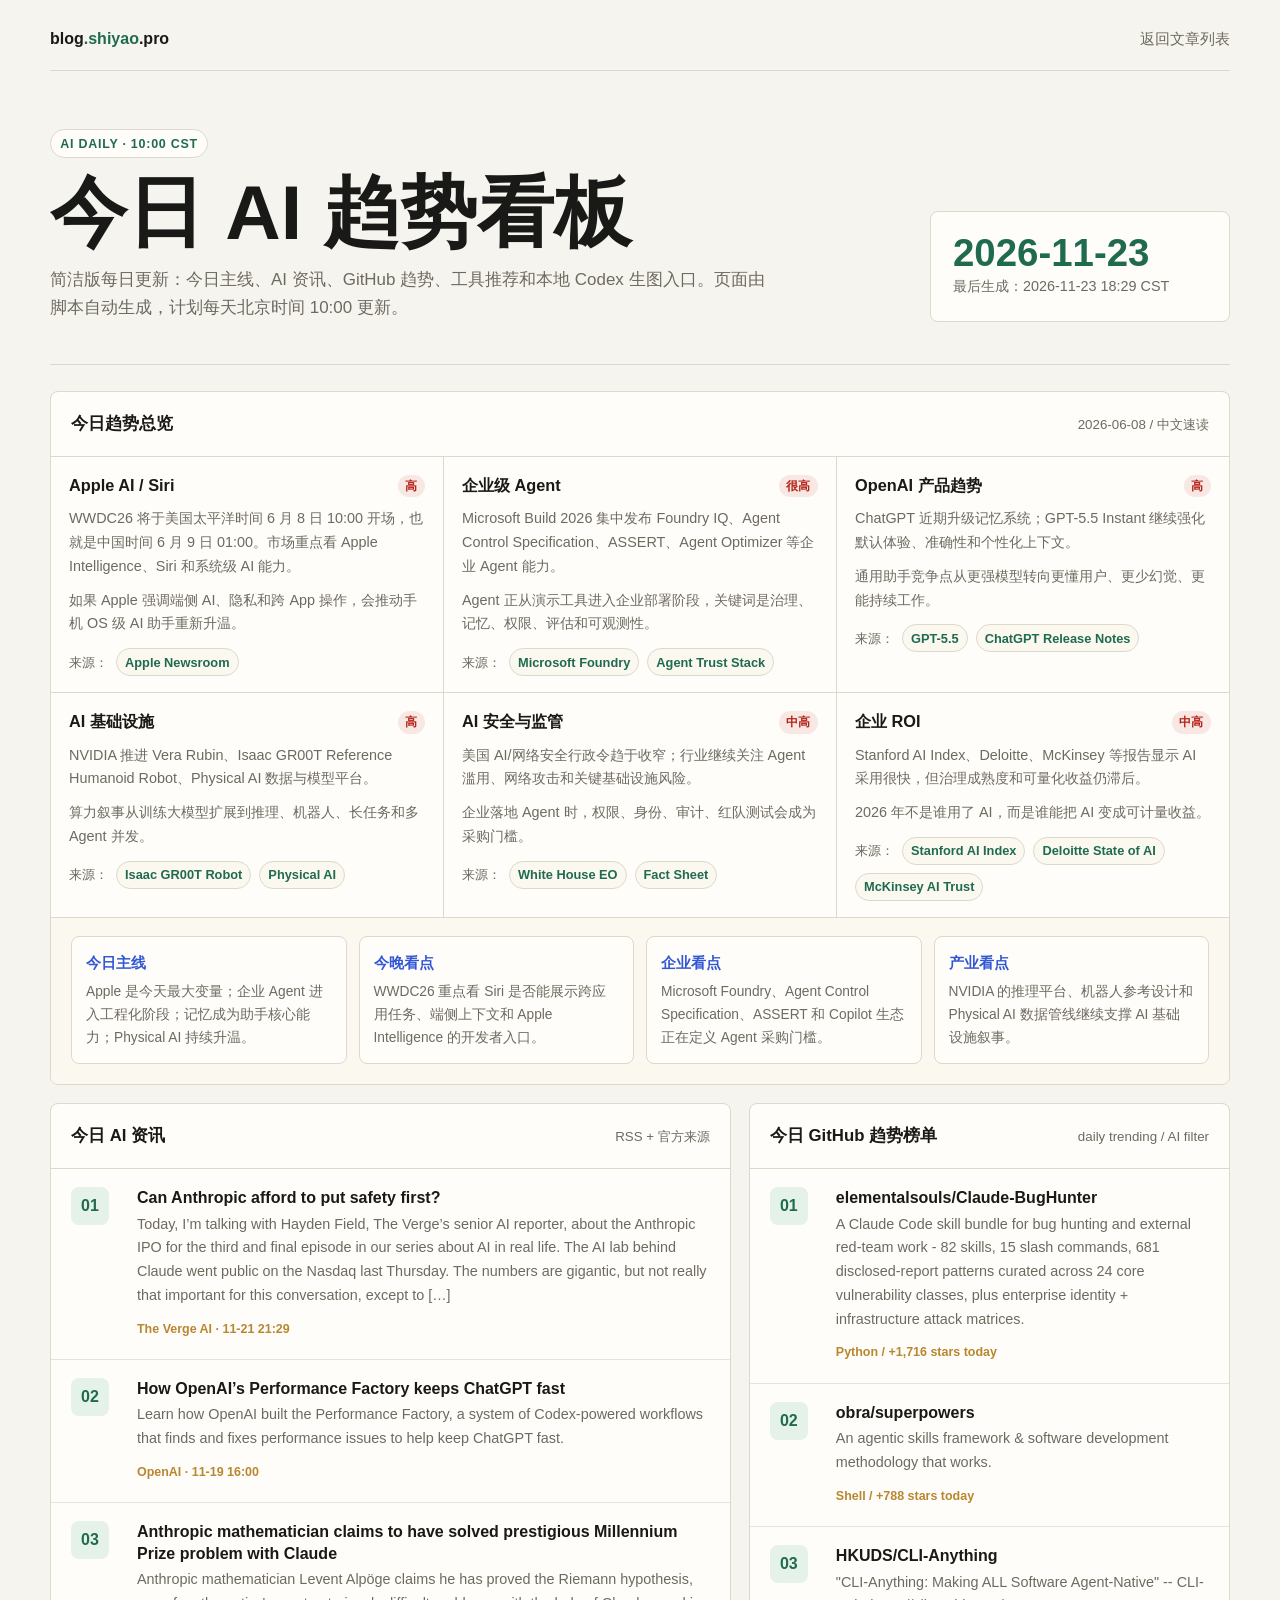
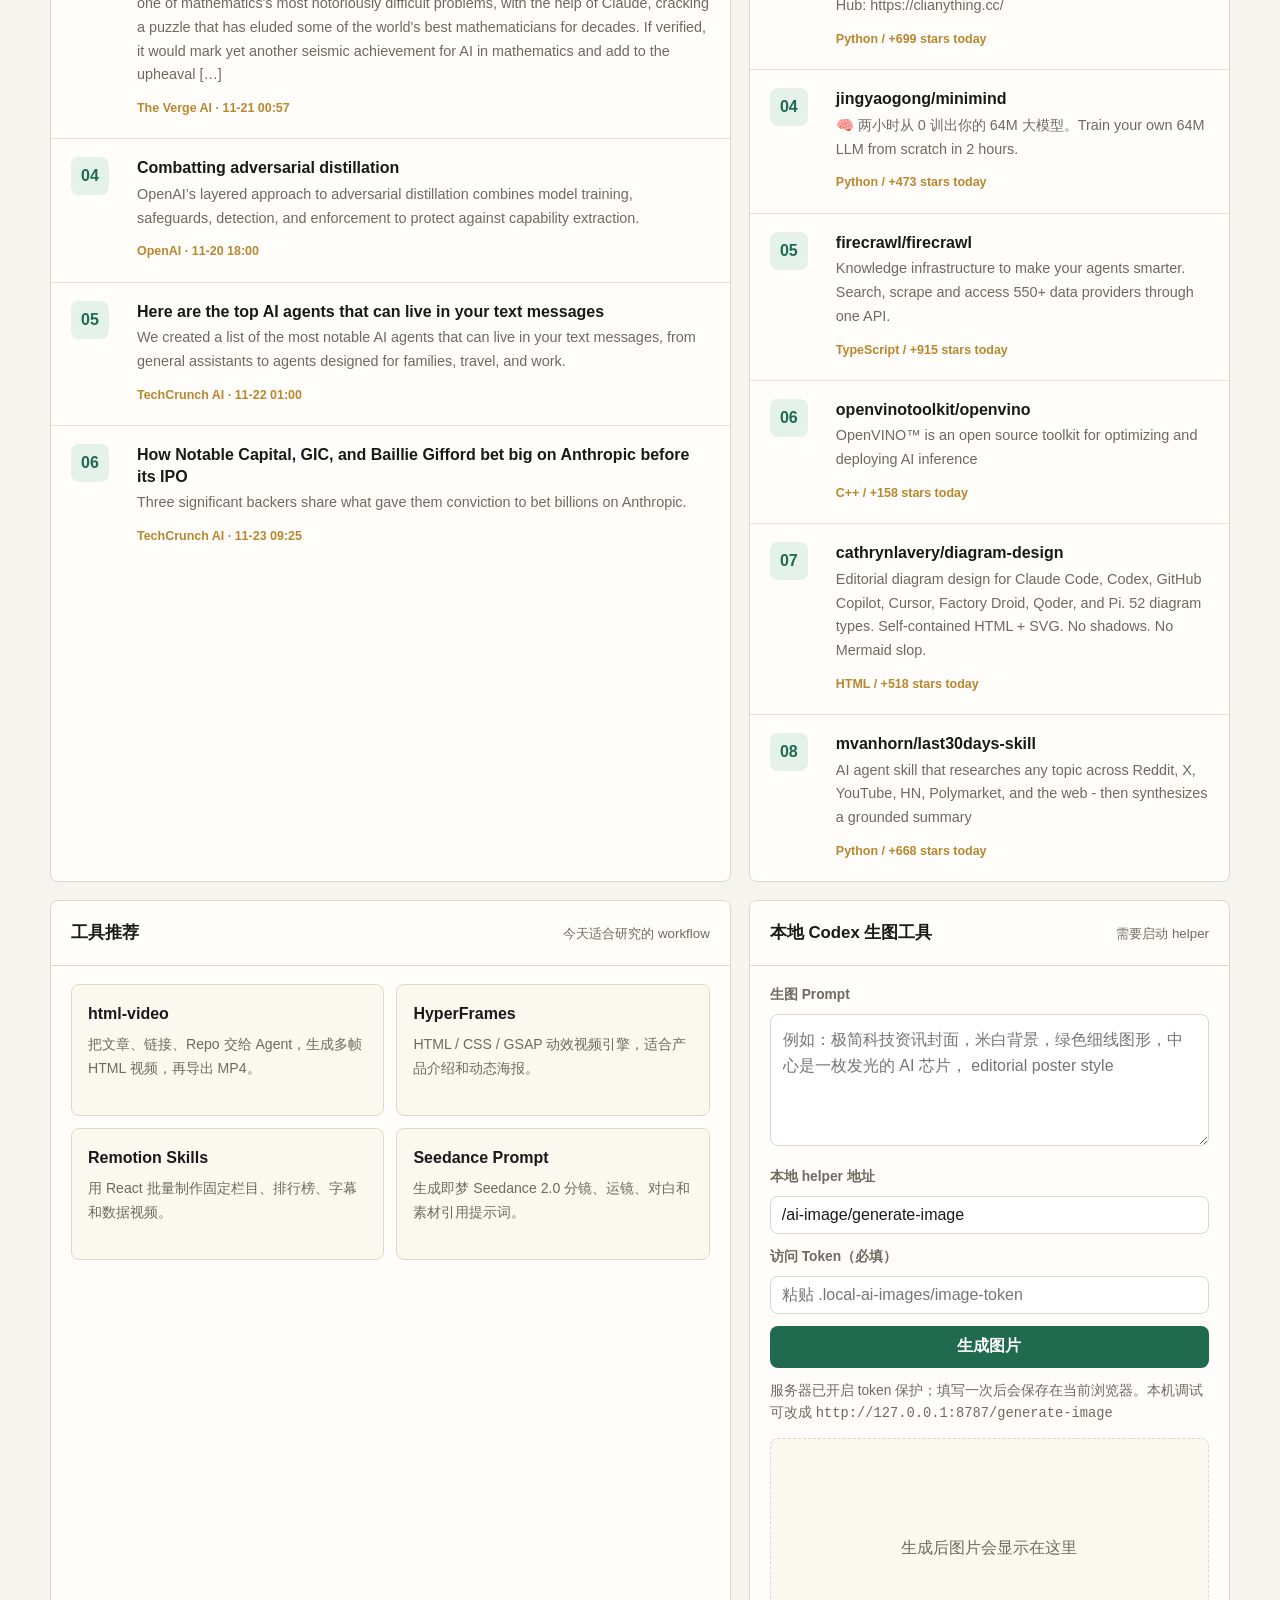
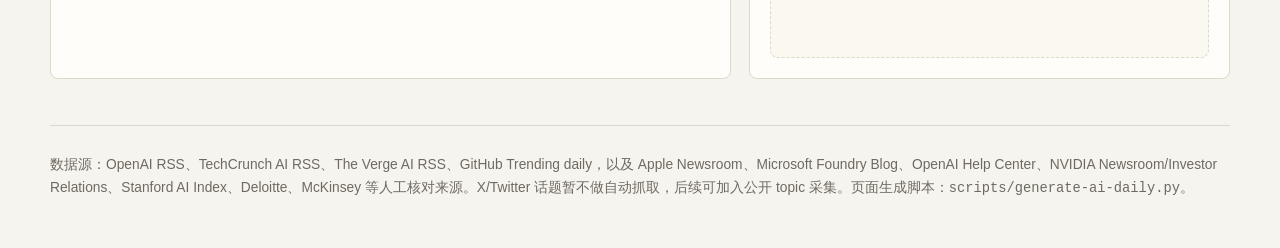
==== commit 31a94f4f: "chore: update AI daily page" ====
--- a/ai-daily.html
+++ b/ai-daily.html
@@ -3,8 +3,8 @@
 <head>
   <meta charset="UTF-8">
   <meta name="viewport" content="width=device-width, initial-scale=1.0">
-  <title>今日 AI 趋势看板 · 2026-11-22 — blog.shiyao.pro</title>
-  <meta name="description" content="2026-11-22 今日 AI 资讯、GitHub AI 趋势榜、工具推荐和本地 Codex 生图工具。">
+  <title>今日 AI 趋势看板 · 2026-11-23 — blog.shiyao.pro</title>
+  <meta name="description" content="2026-11-23 今日 AI 资讯、GitHub AI 趋势榜、工具推荐和本地 Codex 生图工具。">
   <style>
     :root {
       --bg: #f6f4ef;
@@ -357,8 +357,8 @@
         <p class="lead">简洁版每日更新：今日主线、AI 资讯、GitHub 趋势、工具推荐和本地 Codex 生图入口。页面由脚本自动生成，计划每天北京时间 10:00 更新。</p>
       </div>
       <aside class="stamp">
-        <strong>2026-11-22</strong>
-        <span>最后生成：2026-11-22 17:30 CST</span>
+        <strong>2026-11-23</strong>
+        <span>最后生成：2026-11-23 18:29 CST</span>
       </aside>
     </section>
 
@@ -495,18 +495,18 @@
         <article class="rank-row">
           <div class="rank-index">05</div>
           <div>
-            <h3><a href="https://openai.com/business/learn/codex-security-plugin-demo">Explore the Codex Security Plugin</a></h3>
-            <p>Watch a demo of the Codex Security Plugin and see the workflow in action, from getting started to reviewing the results shown in the recording.</p>
-            <span class="mini">OpenAI · 11-19 08:00</span>
-          </div>
-        </article>
-
-        <article class="rank-row">
-          <div class="rank-index">06</div>
-          <div>
             <h3><a href="https://techcrunch.com/2026/11/21/all-the-ai-agents-that-can-live-in-your-text-messages/">Here are the top AI agents that can live in your text messages</a></h3>
             <p>We created a list of the most notable AI agents that can live in your text messages, from general assistants to agents designed for families, travel, and work.</p>
             <span class="mini">TechCrunch AI · 11-22 01:00</span>
+          </div>
+        </article>
+
+        <article class="rank-row">
+          <div class="rank-index">06</div>
+          <div>
+            <h3><a href="https://techcrunch.com/2026/11/22/how-notable-capital-gic-and-baillie-gifford-bet-big-on-anthropic-before-its-ipo/">How Notable Capital, GIC, and Baillie Gifford bet big on Anthropic before its IPO</a></h3>
+            <p>Three significant backers share what gave them conviction to bet billions on Anthropic.</p>
+            <span class="mini">TechCrunch AI · 11-23 09:25</span>
           </div>
         </article>
       </section>
@@ -522,7 +522,7 @@
           <div>
             <h3><a href="https://github.com/elementalsouls/Claude-BugHunter">elementalsouls/Claude-BugHunter</a></h3>
             <p>A Claude Code skill bundle for bug hunting and external red-team work - 82 skills, 15 slash commands, 681 disclosed-report patterns curated across 24 core vulnerability classes, plus enterprise identity + infrastructure attack matrices.</p>
-            <span class="mini">Python / +1,803 stars today</span>
+            <span class="mini">Python / +1,716 stars today</span>
           </div>
         </article>
 
@@ -531,7 +531,7 @@
           <div>
             <h3><a href="https://github.com/obra/superpowers">obra/superpowers</a></h3>
             <p>An agentic skills framework &amp; software development methodology that works.</p>
-            <span class="mini">Shell / +883 stars today</span>
+            <span class="mini">Shell / +788 stars today</span>
           </div>
         </article>
 
@@ -540,7 +540,7 @@
           <div>
             <h3><a href="https://github.com/HKUDS/CLI-Anything">HKUDS/CLI-Anything</a></h3>
             <p>&quot;CLI-Anything: Making ALL Software Agent-Native&quot; -- CLI-Hub: https://clianything.cc/</p>
-            <span class="mini">Python / +769 stars today</span>
+            <span class="mini">Python / +699 stars today</span>
           </div>
         </article>
 
@@ -549,7 +549,7 @@
           <div>
             <h3><a href="https://github.com/jingyaogong/minimind">jingyaogong/minimind</a></h3>
             <p>🧠 两小时从 0 训出你的 64M 大模型。Train your own 64M LLM from scratch in 2 hours.</p>
-            <span class="mini">Python / +488 stars today</span>
+            <span class="mini">Python / +473 stars today</span>
           </div>
         </article>
 
@@ -558,7 +558,7 @@
           <div>
             <h3><a href="https://github.com/firecrawl/firecrawl">firecrawl/firecrawl</a></h3>
             <p>Knowledge infrastructure to make your agents smarter. Search, scrape and access 550+ data providers through one API.</p>
-            <span class="mini">TypeScript / +1,006 stars today</span>
+            <span class="mini">TypeScript / +915 stars today</span>
           </div>
         </article>
 
@@ -567,7 +567,7 @@
           <div>
             <h3><a href="https://github.com/openvinotoolkit/openvino">openvinotoolkit/openvino</a></h3>
             <p>OpenVINO™ is an open source toolkit for optimizing and deploying AI inference</p>
-            <span class="mini">C++ / +200 stars today</span>
+            <span class="mini">C++ / +158 stars today</span>
           </div>
         </article>
 
@@ -575,8 +575,8 @@
           <div class="rank-index">07</div>
           <div>
             <h3><a href="https://github.com/cathrynlavery/diagram-design">cathrynlavery/diagram-design</a></h3>
-            <p>Editorial diagram design for Claude Code, Codex, GitHub Copilot, Cursor, Factory Droid, Qoder, and Pi. 45 diagram types. Self-contained HTML + SVG. No shadows. No Mermaid slop.</p>
-            <span class="mini">HTML / +583 stars today</span>
+            <p>Editorial diagram design for Claude Code, Codex, GitHub Copilot, Cursor, Factory Droid, Qoder, and Pi. 52 diagram types. Self-contained HTML + SVG. No shadows. No Mermaid slop.</p>
+            <span class="mini">HTML / +518 stars today</span>
           </div>
         </article>
 
@@ -585,7 +585,7 @@
           <div>
             <h3><a href="https://github.com/mvanhorn/last30days-skill">mvanhorn/last30days-skill</a></h3>
             <p>AI agent skill that researches any topic across Reddit, X, YouTube, HN, Polymarket, and the web - then synthesizes a grounded summary</p>
-            <span class="mini">Python / +560 stars today</span>
+            <span class="mini">Python / +668 stars today</span>
           </div>
         </article>
       </section>
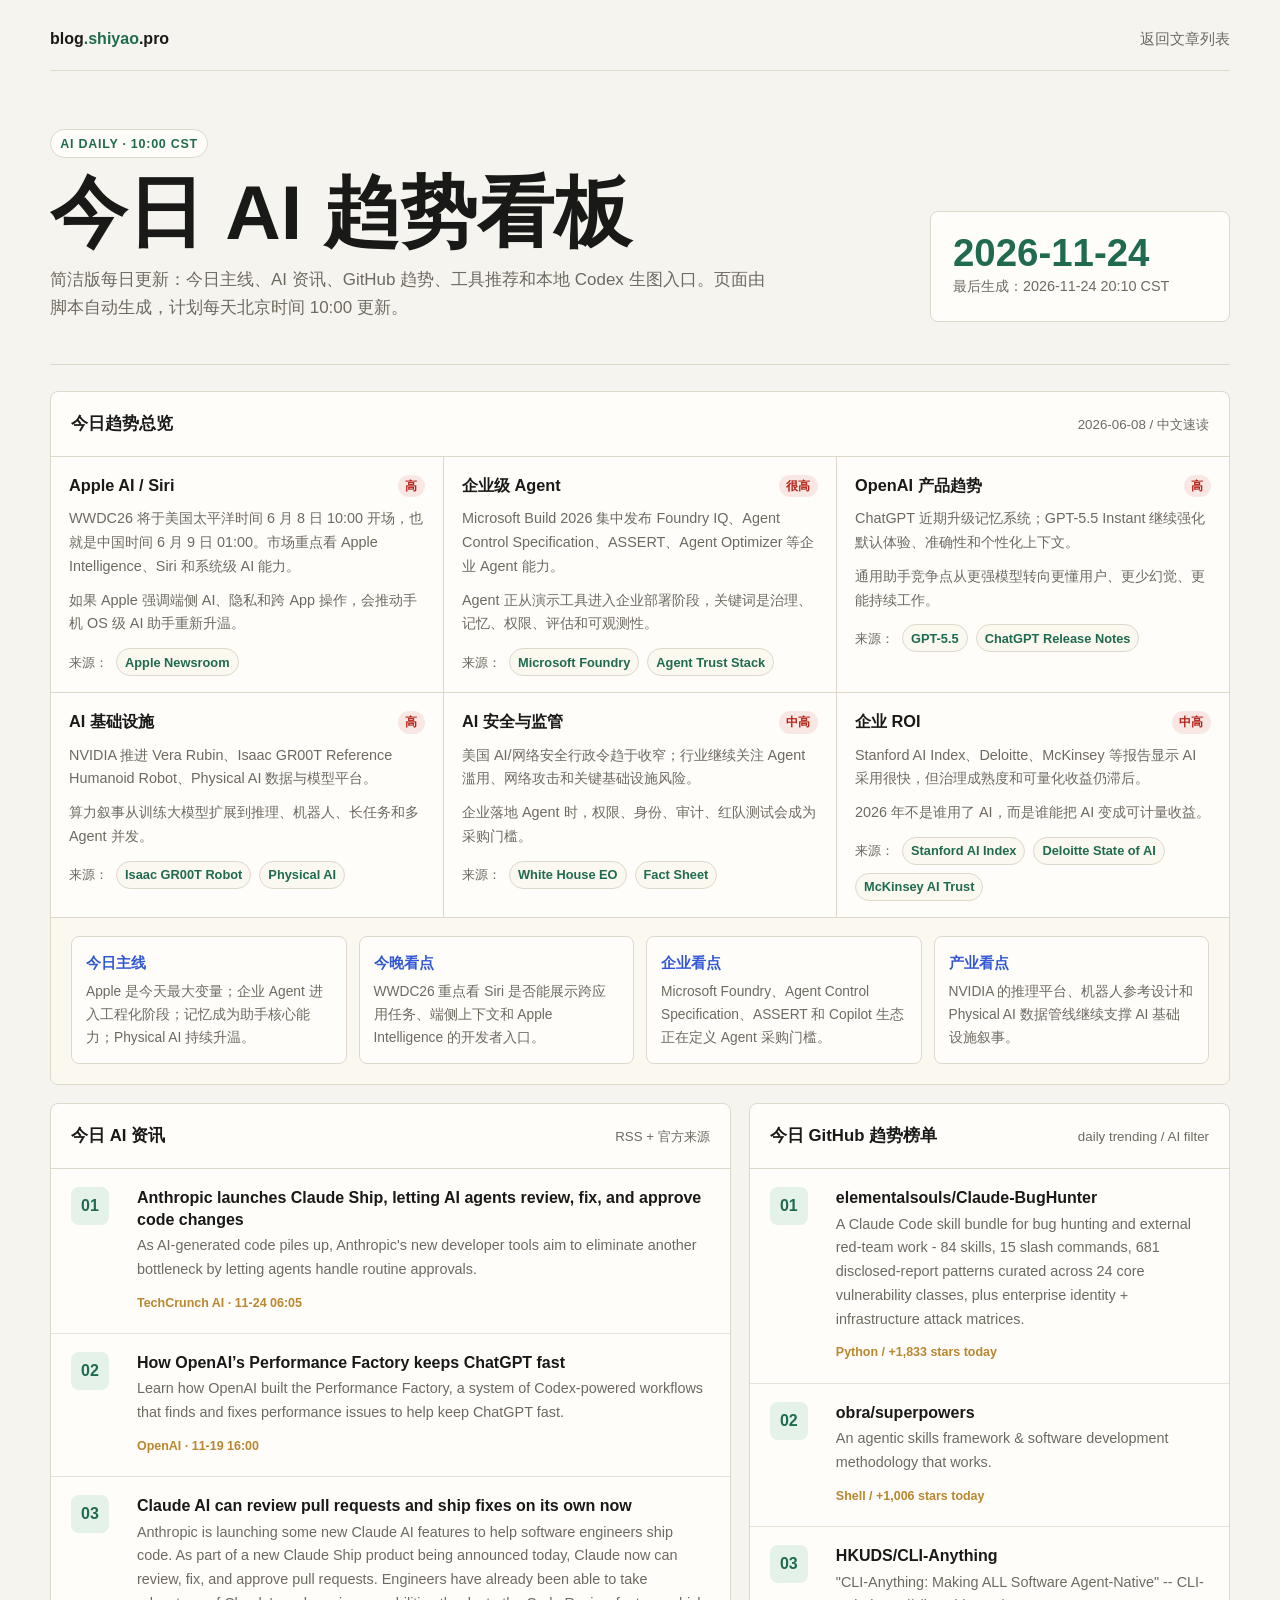
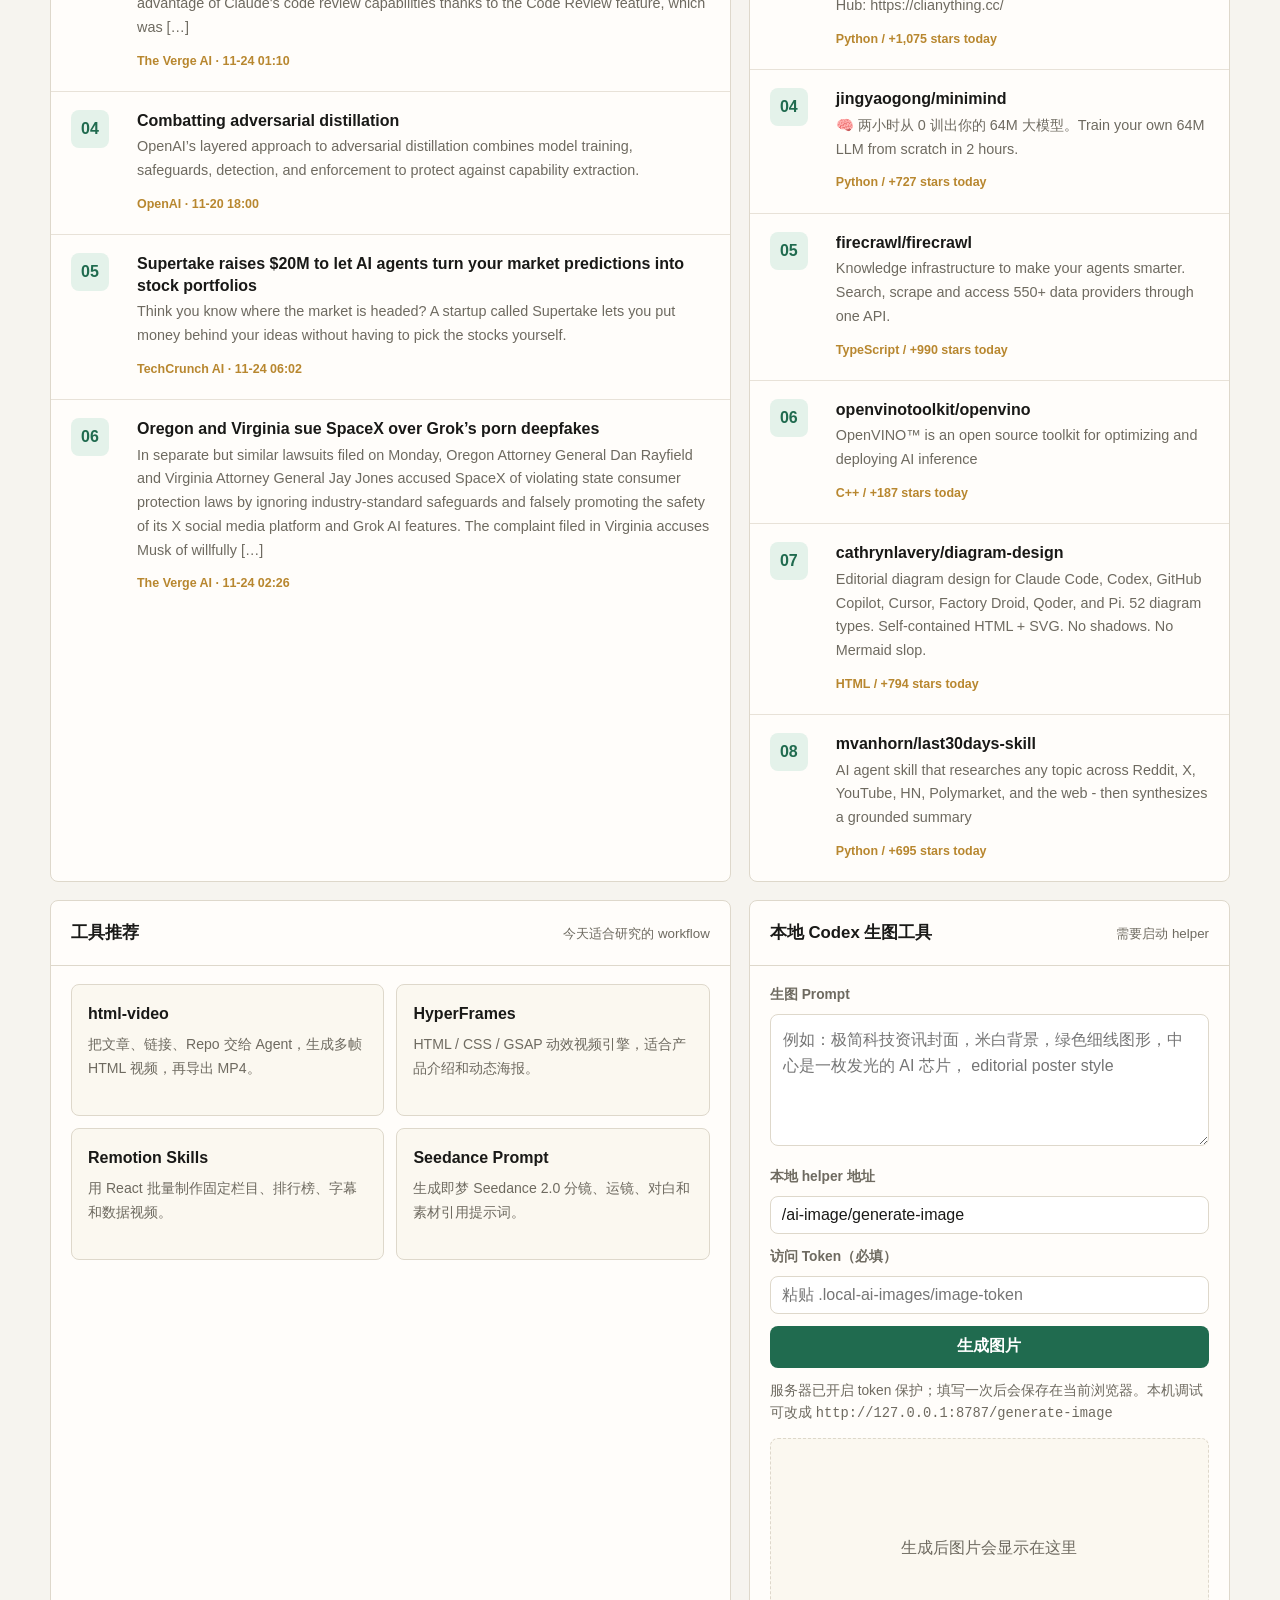
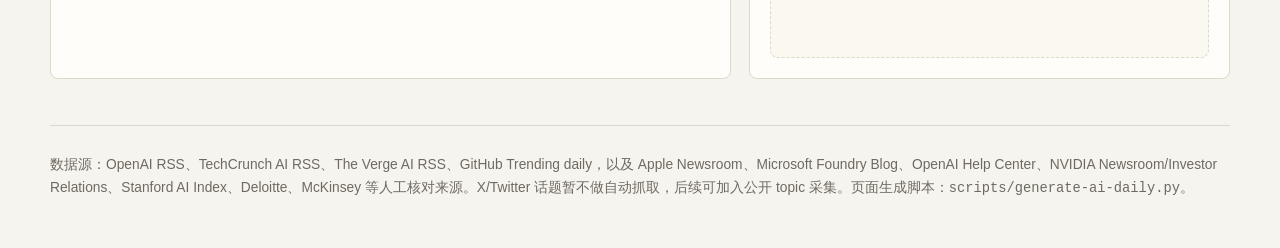
==== commit 6e372575: "chore: update AI daily page" ====
--- a/ai-daily.html
+++ b/ai-daily.html
@@ -3,8 +3,8 @@
 <head>
   <meta charset="UTF-8">
   <meta name="viewport" content="width=device-width, initial-scale=1.0">
-  <title>今日 AI 趋势看板 · 2026-11-23 — blog.shiyao.pro</title>
-  <meta name="description" content="2026-11-23 今日 AI 资讯、GitHub AI 趋势榜、工具推荐和本地 Codex 生图工具。">
+  <title>今日 AI 趋势看板 · 2026-11-24 — blog.shiyao.pro</title>
+  <meta name="description" content="2026-11-24 今日 AI 资讯、GitHub AI 趋势榜、工具推荐和本地 Codex 生图工具。">
   <style>
     :root {
       --bg: #f6f4ef;
@@ -357,8 +357,8 @@
         <p class="lead">简洁版每日更新：今日主线、AI 资讯、GitHub 趋势、工具推荐和本地 Codex 生图入口。页面由脚本自动生成，计划每天北京时间 10:00 更新。</p>
       </div>
       <aside class="stamp">
-        <strong>2026-11-23</strong>
-        <span>最后生成：2026-11-23 18:29 CST</span>
+        <strong>2026-11-24</strong>
+        <span>最后生成：2026-11-24 20:10 CST</span>
       </aside>
     </section>
 
@@ -459,9 +459,9 @@
         <article class="rank-row">
           <div class="rank-index">01</div>
           <div>
-            <h3><a href="https://www.theverge.com/podcast/1038701/anthropic-ipo-ai-safety-openai-nvidia-structure">Can Anthropic afford to put safety first?</a></h3>
-            <p>Today, I’m talking with Hayden Field, The Verge’s senior AI reporter, about the Anthropic IPO for the third and final episode in our series about AI in real life. The AI lab behind Claude went public on the Nasdaq last Thursday. The numbers are gigantic, but not really that important for this conversation, except to […]</p>
-            <span class="mini">The Verge AI · 11-21 21:29</span>
+            <h3><a href="https://techcrunch.com/2026/11/23/anthropic-launches-claude-ship-letting-ai-agents-review-fix-and-approve-code-changes/">Anthropic launches Claude Ship, letting AI agents review, fix, and approve code changes</a></h3>
+            <p>As AI-generated code piles up, Anthropic&#x27;s new developer tools aim to eliminate another bottleneck by letting agents handle routine approvals.</p>
+            <span class="mini">TechCrunch AI · 11-24 06:05</span>
           </div>
         </article>
 
@@ -477,9 +477,9 @@
         <article class="rank-row">
           <div class="rank-index">03</div>
           <div>
-            <h3><a href="https://www.theverge.com/ai-artificial-intelligence/1010051/anthropic-riemann-hypothesis-millennium-prize-problem">Anthropic mathematician claims to have solved prestigious Millennium Prize problem with Claude</a></h3>
-            <p>Anthropic mathematician Levent Alpöge claims he has proved the Riemann hypothesis, one of mathematics&#x27;s most notoriously difficult problems, with the help of Claude, cracking a puzzle that has eluded some of the world&#x27;s best mathematicians for decades. If verified, it would mark yet another seismic achievement for AI in mathematics and add to the upheaval […]</p>
-            <span class="mini">The Verge AI · 11-21 00:57</span>
+            <h3><a href="https://www.theverge.com/ai-artificial-intelligence/1040134/anthropic-claude-ship-ai-pull-requests">Claude AI can review pull requests and ship fixes on its own now</a></h3>
+            <p>Anthropic is launching some new Claude AI features to help software engineers ship code. As part of a new Claude Ship product being announced today, Claude now can review, fix, and approve pull requests. Engineers have already been able to take advantage of Claude&#x27;s code review capabilities thanks to the Code Review feature, which was […]</p>
+            <span class="mini">The Verge AI · 11-24 01:10</span>
           </div>
         </article>
 
@@ -495,18 +495,18 @@
         <article class="rank-row">
           <div class="rank-index">05</div>
           <div>
-            <h3><a href="https://techcrunch.com/2026/11/21/all-the-ai-agents-that-can-live-in-your-text-messages/">Here are the top AI agents that can live in your text messages</a></h3>
-            <p>We created a list of the most notable AI agents that can live in your text messages, from general assistants to agents designed for families, travel, and work.</p>
-            <span class="mini">TechCrunch AI · 11-22 01:00</span>
+            <h3><a href="https://techcrunch.com/2026/11/23/supertake-raises-20m-to-let-ai-agents-turn-your-market-predictions-into-stock-portfolios/">Supertake raises $20M to let AI agents turn your market predictions into stock portfolios</a></h3>
+            <p>Think you know where the market is headed? A startup called Supertake lets you put money behind your ideas without having to pick the stocks yourself.</p>
+            <span class="mini">TechCrunch AI · 11-24 06:02</span>
           </div>
         </article>
 
         <article class="rank-row">
           <div class="rank-index">06</div>
           <div>
-            <h3><a href="https://techcrunch.com/2026/11/22/how-notable-capital-gic-and-baillie-gifford-bet-big-on-anthropic-before-its-ipo/">How Notable Capital, GIC, and Baillie Gifford bet big on Anthropic before its IPO</a></h3>
-            <p>Three significant backers share what gave them conviction to bet billions on Anthropic.</p>
-            <span class="mini">TechCrunch AI · 11-23 09:25</span>
+            <h3><a href="https://www.theverge.com/ai-artificial-intelligence/1040255/x-grok-ai-deepfakes-oregon-virginia-lawsuit">Oregon and Virginia sue SpaceX over Grok’s porn deepfakes</a></h3>
+            <p>In separate but similar lawsuits filed on Monday, Oregon Attorney General Dan Rayfield and Virginia Attorney General Jay Jones accused SpaceX of violating state consumer protection laws by ignoring industry-standard safeguards and falsely promoting the safety of its X social media platform and Grok AI features. The complaint filed in Virginia accuses Musk of willfully […]</p>
+            <span class="mini">The Verge AI · 11-24 02:26</span>
           </div>
         </article>
       </section>
@@ -521,8 +521,8 @@
           <div class="rank-index">01</div>
           <div>
             <h3><a href="https://github.com/elementalsouls/Claude-BugHunter">elementalsouls/Claude-BugHunter</a></h3>
-            <p>A Claude Code skill bundle for bug hunting and external red-team work - 82 skills, 15 slash commands, 681 disclosed-report patterns curated across 24 core vulnerability classes, plus enterprise identity + infrastructure attack matrices.</p>
-            <span class="mini">Python / +1,716 stars today</span>
+            <p>A Claude Code skill bundle for bug hunting and external red-team work - 84 skills, 15 slash commands, 681 disclosed-report patterns curated across 24 core vulnerability classes, plus enterprise identity + infrastructure attack matrices.</p>
+            <span class="mini">Python / +1,833 stars today</span>
           </div>
         </article>
 
@@ -531,7 +531,7 @@
           <div>
             <h3><a href="https://github.com/obra/superpowers">obra/superpowers</a></h3>
             <p>An agentic skills framework &amp; software development methodology that works.</p>
-            <span class="mini">Shell / +788 stars today</span>
+            <span class="mini">Shell / +1,006 stars today</span>
           </div>
         </article>
 
@@ -540,7 +540,7 @@
           <div>
             <h3><a href="https://github.com/HKUDS/CLI-Anything">HKUDS/CLI-Anything</a></h3>
             <p>&quot;CLI-Anything: Making ALL Software Agent-Native&quot; -- CLI-Hub: https://clianything.cc/</p>
-            <span class="mini">Python / +699 stars today</span>
+            <span class="mini">Python / +1,075 stars today</span>
           </div>
         </article>
 
@@ -549,7 +549,7 @@
           <div>
             <h3><a href="https://github.com/jingyaogong/minimind">jingyaogong/minimind</a></h3>
             <p>🧠 两小时从 0 训出你的 64M 大模型。Train your own 64M LLM from scratch in 2 hours.</p>
-            <span class="mini">Python / +473 stars today</span>
+            <span class="mini">Python / +727 stars today</span>
           </div>
         </article>
 
@@ -558,7 +558,7 @@
           <div>
             <h3><a href="https://github.com/firecrawl/firecrawl">firecrawl/firecrawl</a></h3>
             <p>Knowledge infrastructure to make your agents smarter. Search, scrape and access 550+ data providers through one API.</p>
-            <span class="mini">TypeScript / +915 stars today</span>
+            <span class="mini">TypeScript / +990 stars today</span>
           </div>
         </article>
 
@@ -567,7 +567,7 @@
           <div>
             <h3><a href="https://github.com/openvinotoolkit/openvino">openvinotoolkit/openvino</a></h3>
             <p>OpenVINO™ is an open source toolkit for optimizing and deploying AI inference</p>
-            <span class="mini">C++ / +158 stars today</span>
+            <span class="mini">C++ / +187 stars today</span>
           </div>
         </article>
 
@@ -576,7 +576,7 @@
           <div>
             <h3><a href="https://github.com/cathrynlavery/diagram-design">cathrynlavery/diagram-design</a></h3>
             <p>Editorial diagram design for Claude Code, Codex, GitHub Copilot, Cursor, Factory Droid, Qoder, and Pi. 52 diagram types. Self-contained HTML + SVG. No shadows. No Mermaid slop.</p>
-            <span class="mini">HTML / +518 stars today</span>
+            <span class="mini">HTML / +794 stars today</span>
           </div>
         </article>
 
@@ -585,7 +585,7 @@
           <div>
             <h3><a href="https://github.com/mvanhorn/last30days-skill">mvanhorn/last30days-skill</a></h3>
             <p>AI agent skill that researches any topic across Reddit, X, YouTube, HN, Polymarket, and the web - then synthesizes a grounded summary</p>
-            <span class="mini">Python / +668 stars today</span>
+            <span class="mini">Python / +695 stars today</span>
           </div>
         </article>
       </section>
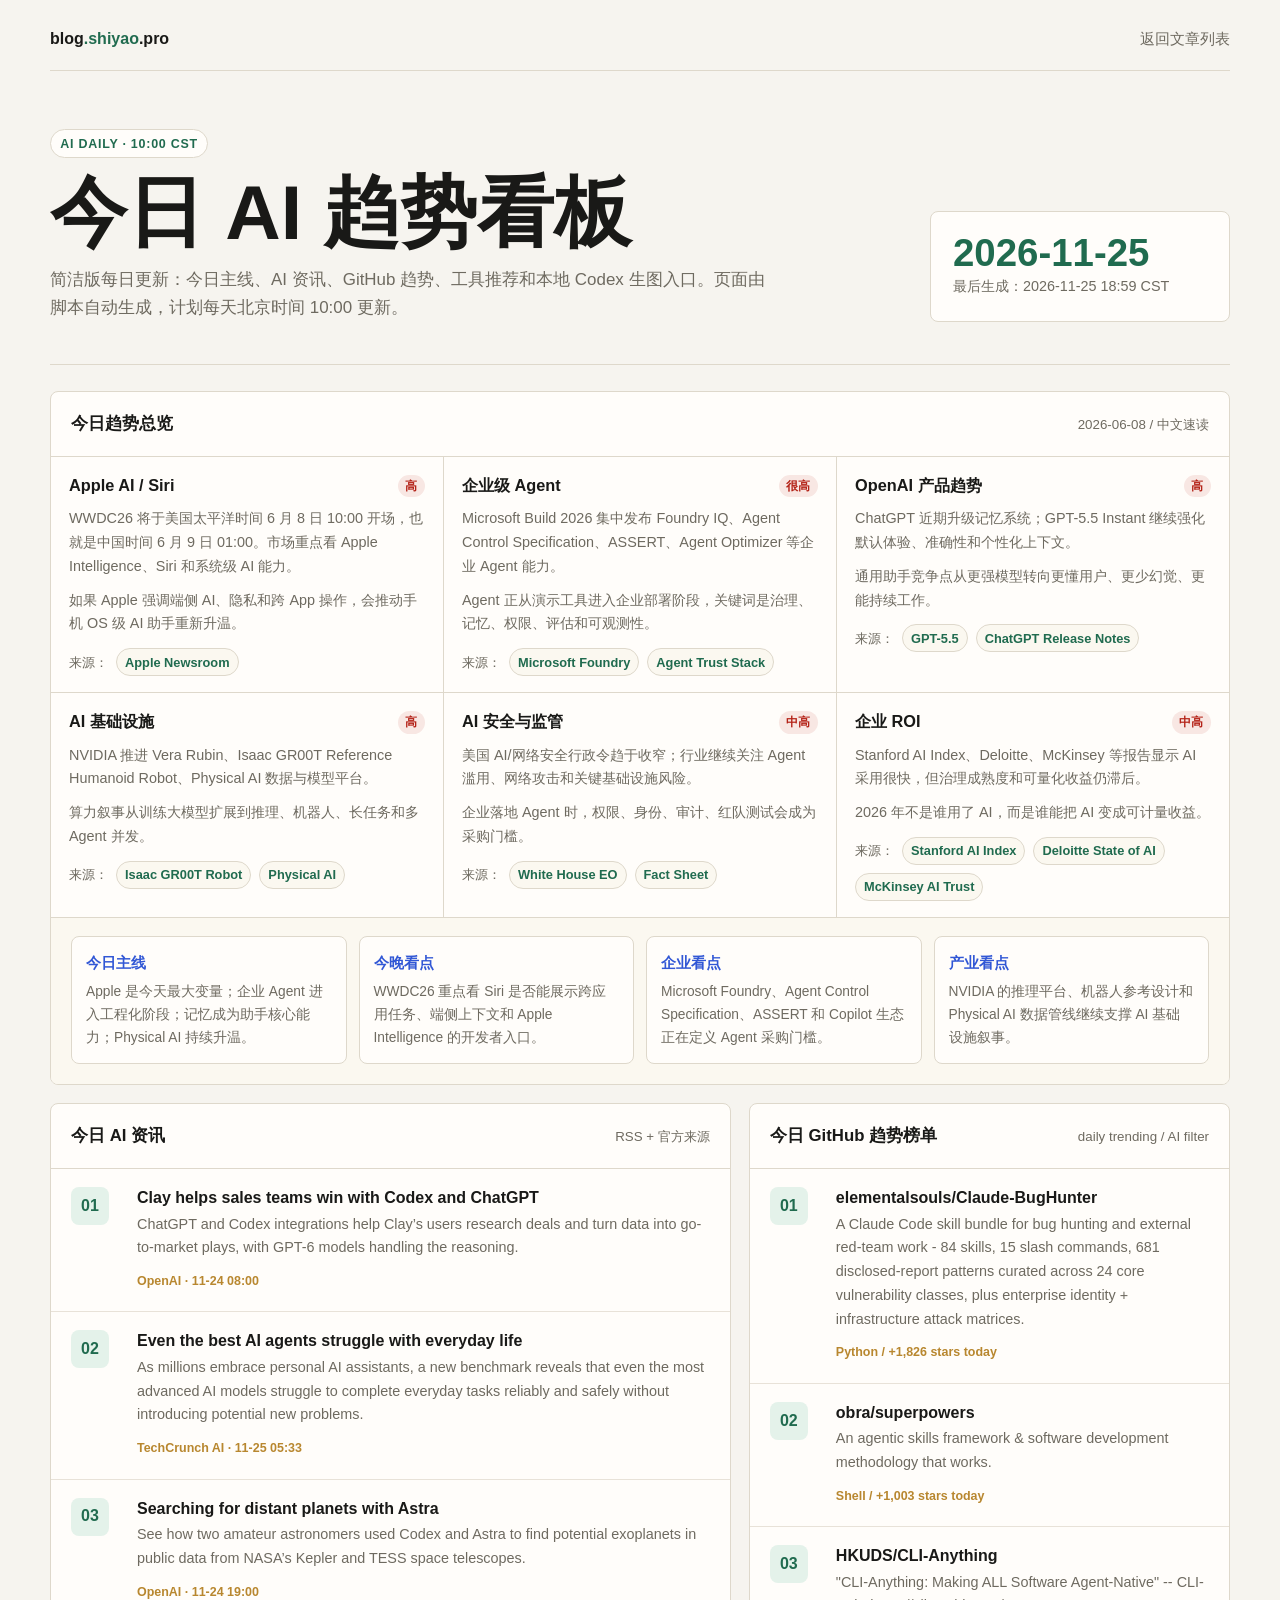
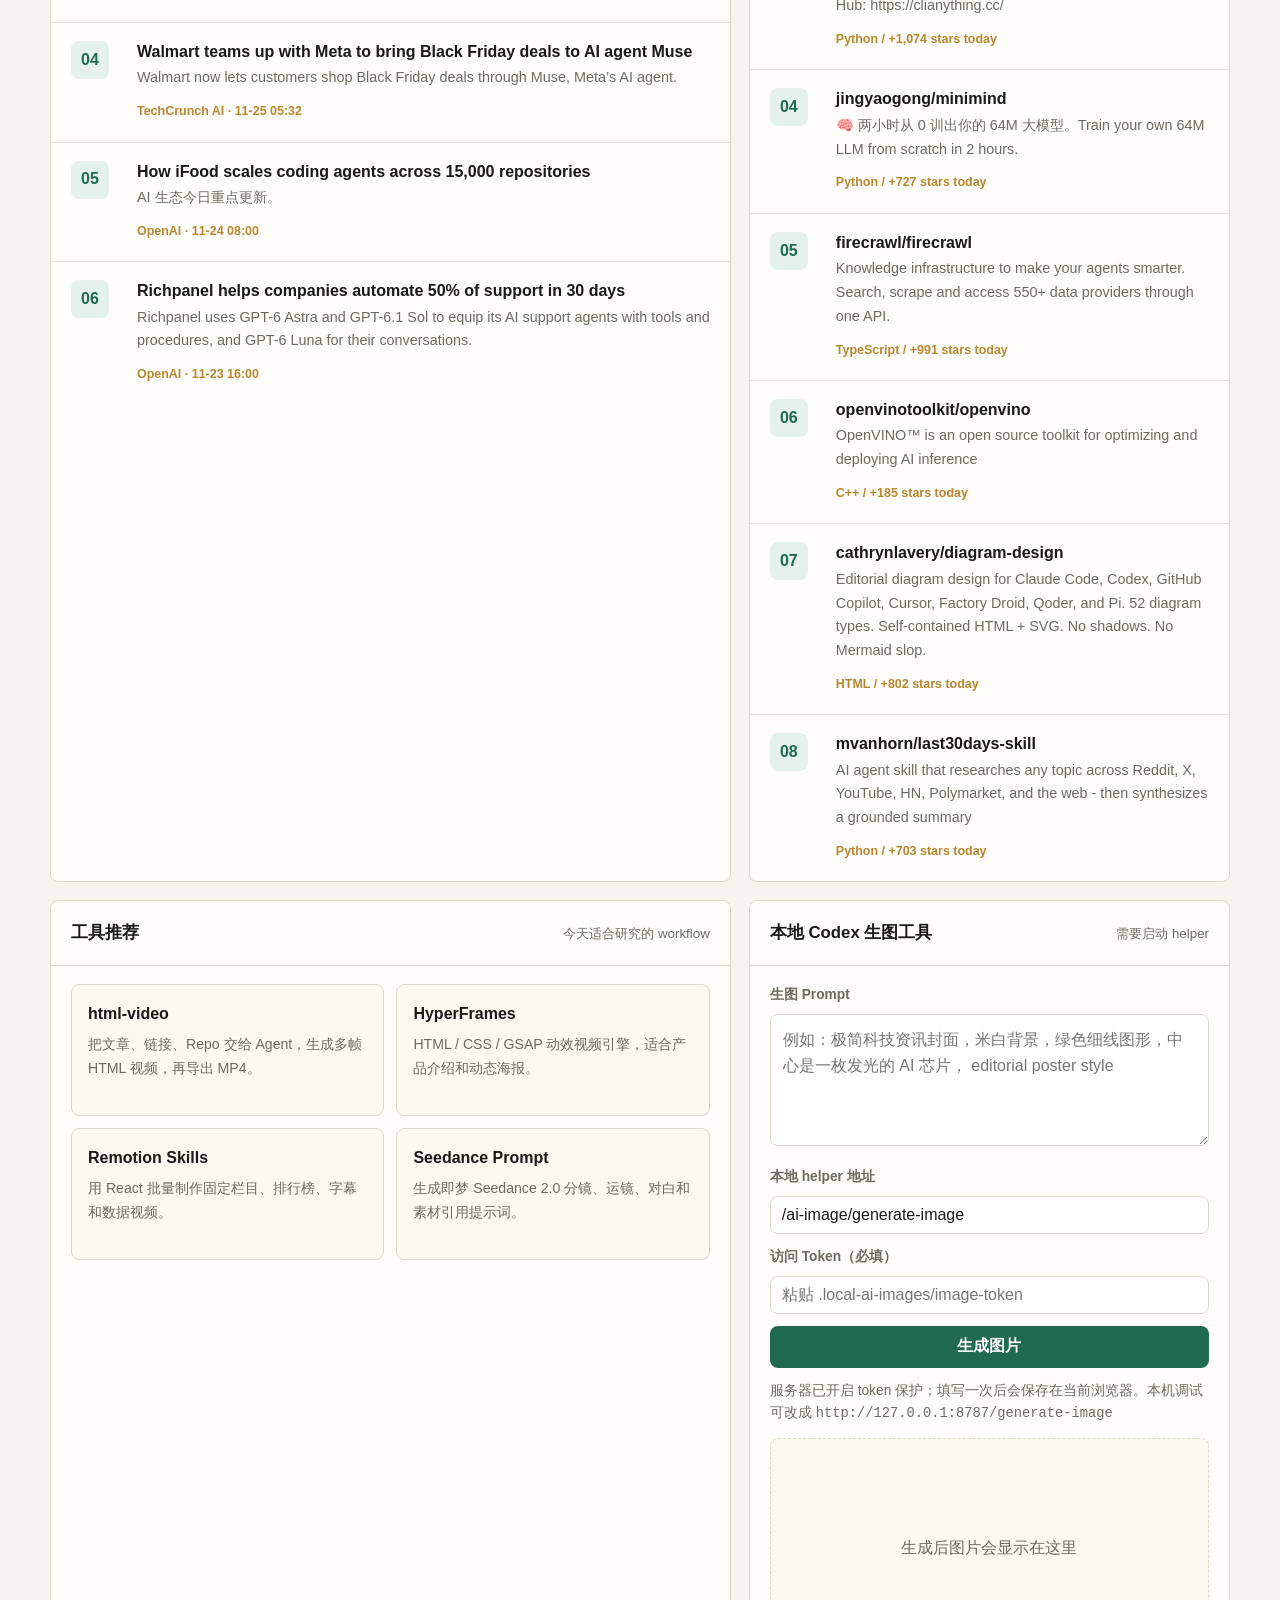
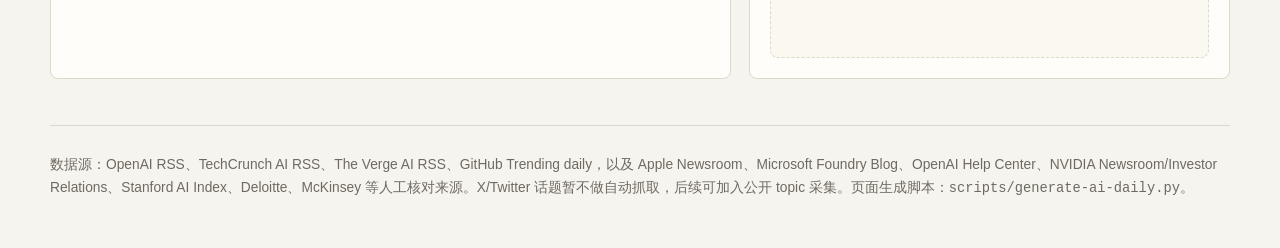
==== commit a8fcb467: "chore: update AI daily page" ====
--- a/ai-daily.html
+++ b/ai-daily.html
@@ -3,8 +3,8 @@
 <head>
   <meta charset="UTF-8">
   <meta name="viewport" content="width=device-width, initial-scale=1.0">
-  <title>今日 AI 趋势看板 · 2026-11-24 — blog.shiyao.pro</title>
-  <meta name="description" content="2026-11-24 今日 AI 资讯、GitHub AI 趋势榜、工具推荐和本地 Codex 生图工具。">
+  <title>今日 AI 趋势看板 · 2026-11-25 — blog.shiyao.pro</title>
+  <meta name="description" content="2026-11-25 今日 AI 资讯、GitHub AI 趋势榜、工具推荐和本地 Codex 生图工具。">
   <style>
     :root {
       --bg: #f6f4ef;
@@ -357,8 +357,8 @@
         <p class="lead">简洁版每日更新：今日主线、AI 资讯、GitHub 趋势、工具推荐和本地 Codex 生图入口。页面由脚本自动生成，计划每天北京时间 10:00 更新。</p>
       </div>
       <aside class="stamp">
-        <strong>2026-11-24</strong>
-        <span>最后生成：2026-11-24 20:10 CST</span>
+        <strong>2026-11-25</strong>
+        <span>最后生成：2026-11-25 18:59 CST</span>
       </aside>
     </section>
 
@@ -459,54 +459,54 @@
         <article class="rank-row">
           <div class="rank-index">01</div>
           <div>
-            <h3><a href="https://techcrunch.com/2026/11/23/anthropic-launches-claude-ship-letting-ai-agents-review-fix-and-approve-code-changes/">Anthropic launches Claude Ship, letting AI agents review, fix, and approve code changes</a></h3>
-            <p>As AI-generated code piles up, Anthropic&#x27;s new developer tools aim to eliminate another bottleneck by letting agents handle routine approvals.</p>
-            <span class="mini">TechCrunch AI · 11-24 06:05</span>
+            <h3><a href="https://openai.com/business/customer-stories/clay-plugins-openai">Clay helps sales teams win with Codex and ChatGPT</a></h3>
+            <p>ChatGPT and Codex integrations help Clay’s users research deals and turn data into go-to-market plays, with GPT-6 models handling the reasoning.</p>
+            <span class="mini">OpenAI · 11-24 08:00</span>
           </div>
         </article>
 
         <article class="rank-row">
           <div class="rank-index">02</div>
           <div>
-            <h3><a href="https://openai.com/index/how-openai-performance-factory-keeps-chatgpt-fast">How OpenAI’s Performance Factory keeps ChatGPT fast</a></h3>
-            <p>Learn how OpenAI built the Performance Factory, a system of Codex-powered workflows that finds and fixes performance issues to help keep ChatGPT fast.</p>
-            <span class="mini">OpenAI · 11-19 16:00</span>
+            <h3><a href="https://techcrunch.com/2026/11/24/even-the-best-ai-agents-struggle-with-everyday-life/">Even the best AI agents struggle with everyday life</a></h3>
+            <p>As millions embrace personal AI assistants, a new benchmark reveals that even the most advanced AI models struggle to complete everyday tasks reliably and safely without introducing potential new problems.</p>
+            <span class="mini">TechCrunch AI · 11-25 05:33</span>
           </div>
         </article>
 
         <article class="rank-row">
           <div class="rank-index">03</div>
           <div>
-            <h3><a href="https://www.theverge.com/ai-artificial-intelligence/1040134/anthropic-claude-ship-ai-pull-requests">Claude AI can review pull requests and ship fixes on its own now</a></h3>
-            <p>Anthropic is launching some new Claude AI features to help software engineers ship code. As part of a new Claude Ship product being announced today, Claude now can review, fix, and approve pull requests. Engineers have already been able to take advantage of Claude&#x27;s code review capabilities thanks to the Code Review feature, which was […]</p>
-            <span class="mini">The Verge AI · 11-24 01:10</span>
+            <h3><a href="https://openai.com/index/searching-for-distant-planets-with-astra">Searching for distant planets with Astra</a></h3>
+            <p>See how two amateur astronomers used Codex and Astra to find potential exoplanets in public data from NASA’s Kepler and TESS space telescopes.</p>
+            <span class="mini">OpenAI · 11-24 19:00</span>
           </div>
         </article>
 
         <article class="rank-row">
           <div class="rank-index">04</div>
           <div>
-            <h3><a href="https://openai.com/index/combatting-adversarial-distillation">Combatting adversarial distillation</a></h3>
-            <p>OpenAI’s layered approach to adversarial distillation combines model training, safeguards, detection, and enforcement to protect against capability extraction.</p>
-            <span class="mini">OpenAI · 11-20 18:00</span>
+            <h3><a href="https://techcrunch.com/2026/11/24/walmart-teams-up-with-meta-to-bring-black-friday-deals-to-ai-agent-muse/">Walmart teams up with Meta to bring Black Friday deals to AI agent Muse</a></h3>
+            <p>Walmart now lets customers shop Black Friday deals through Muse, Meta’s AI agent.</p>
+            <span class="mini">TechCrunch AI · 11-25 05:32</span>
           </div>
         </article>
 
         <article class="rank-row">
           <div class="rank-index">05</div>
           <div>
-            <h3><a href="https://techcrunch.com/2026/11/23/supertake-raises-20m-to-let-ai-agents-turn-your-market-predictions-into-stock-portfolios/">Supertake raises $20M to let AI agents turn your market predictions into stock portfolios</a></h3>
-            <p>Think you know where the market is headed? A startup called Supertake lets you put money behind your ideas without having to pick the stocks yourself.</p>
-            <span class="mini">TechCrunch AI · 11-24 06:02</span>
+            <h3><a href="https://openai.com/business/customer-stories/ifood">How iFood scales coding agents across 15,000 repositories</a></h3>
+            <p>AI 生态今日重点更新。</p>
+            <span class="mini">OpenAI · 11-24 08:00</span>
           </div>
         </article>
 
         <article class="rank-row">
           <div class="rank-index">06</div>
           <div>
-            <h3><a href="https://www.theverge.com/ai-artificial-intelligence/1040255/x-grok-ai-deepfakes-oregon-virginia-lawsuit">Oregon and Virginia sue SpaceX over Grok’s porn deepfakes</a></h3>
-            <p>In separate but similar lawsuits filed on Monday, Oregon Attorney General Dan Rayfield and Virginia Attorney General Jay Jones accused SpaceX of violating state consumer protection laws by ignoring industry-standard safeguards and falsely promoting the safety of its X social media platform and Grok AI features. The complaint filed in Virginia accuses Musk of willfully […]</p>
-            <span class="mini">The Verge AI · 11-24 02:26</span>
+            <h3><a href="https://openai.com/business/customer-stories/richpanel-ai-customer-support">Richpanel helps companies automate 50% of support in 30 days</a></h3>
+            <p>Richpanel uses GPT-6 Astra and GPT-6.1 Sol to equip its AI support agents with tools and procedures, and GPT-6 Luna for their conversations.</p>
+            <span class="mini">OpenAI · 11-23 16:00</span>
           </div>
         </article>
       </section>
@@ -522,7 +522,7 @@
           <div>
             <h3><a href="https://github.com/elementalsouls/Claude-BugHunter">elementalsouls/Claude-BugHunter</a></h3>
             <p>A Claude Code skill bundle for bug hunting and external red-team work - 84 skills, 15 slash commands, 681 disclosed-report patterns curated across 24 core vulnerability classes, plus enterprise identity + infrastructure attack matrices.</p>
-            <span class="mini">Python / +1,833 stars today</span>
+            <span class="mini">Python / +1,826 stars today</span>
           </div>
         </article>
 
@@ -531,7 +531,7 @@
           <div>
             <h3><a href="https://github.com/obra/superpowers">obra/superpowers</a></h3>
             <p>An agentic skills framework &amp; software development methodology that works.</p>
-            <span class="mini">Shell / +1,006 stars today</span>
+            <span class="mini">Shell / +1,003 stars today</span>
           </div>
         </article>
 
@@ -540,7 +540,7 @@
           <div>
             <h3><a href="https://github.com/HKUDS/CLI-Anything">HKUDS/CLI-Anything</a></h3>
             <p>&quot;CLI-Anything: Making ALL Software Agent-Native&quot; -- CLI-Hub: https://clianything.cc/</p>
-            <span class="mini">Python / +1,075 stars today</span>
+            <span class="mini">Python / +1,074 stars today</span>
           </div>
         </article>
 
@@ -558,7 +558,7 @@
           <div>
             <h3><a href="https://github.com/firecrawl/firecrawl">firecrawl/firecrawl</a></h3>
             <p>Knowledge infrastructure to make your agents smarter. Search, scrape and access 550+ data providers through one API.</p>
-            <span class="mini">TypeScript / +990 stars today</span>
+            <span class="mini">TypeScript / +991 stars today</span>
           </div>
         </article>
 
@@ -567,7 +567,7 @@
           <div>
             <h3><a href="https://github.com/openvinotoolkit/openvino">openvinotoolkit/openvino</a></h3>
             <p>OpenVINO™ is an open source toolkit for optimizing and deploying AI inference</p>
-            <span class="mini">C++ / +187 stars today</span>
+            <span class="mini">C++ / +185 stars today</span>
           </div>
         </article>
 
@@ -576,7 +576,7 @@
           <div>
             <h3><a href="https://github.com/cathrynlavery/diagram-design">cathrynlavery/diagram-design</a></h3>
             <p>Editorial diagram design for Claude Code, Codex, GitHub Copilot, Cursor, Factory Droid, Qoder, and Pi. 52 diagram types. Self-contained HTML + SVG. No shadows. No Mermaid slop.</p>
-            <span class="mini">HTML / +794 stars today</span>
+            <span class="mini">HTML / +802 stars today</span>
           </div>
         </article>
 
@@ -585,7 +585,7 @@
           <div>
             <h3><a href="https://github.com/mvanhorn/last30days-skill">mvanhorn/last30days-skill</a></h3>
             <p>AI agent skill that researches any topic across Reddit, X, YouTube, HN, Polymarket, and the web - then synthesizes a grounded summary</p>
-            <span class="mini">Python / +695 stars today</span>
+            <span class="mini">Python / +703 stars today</span>
           </div>
         </article>
       </section>
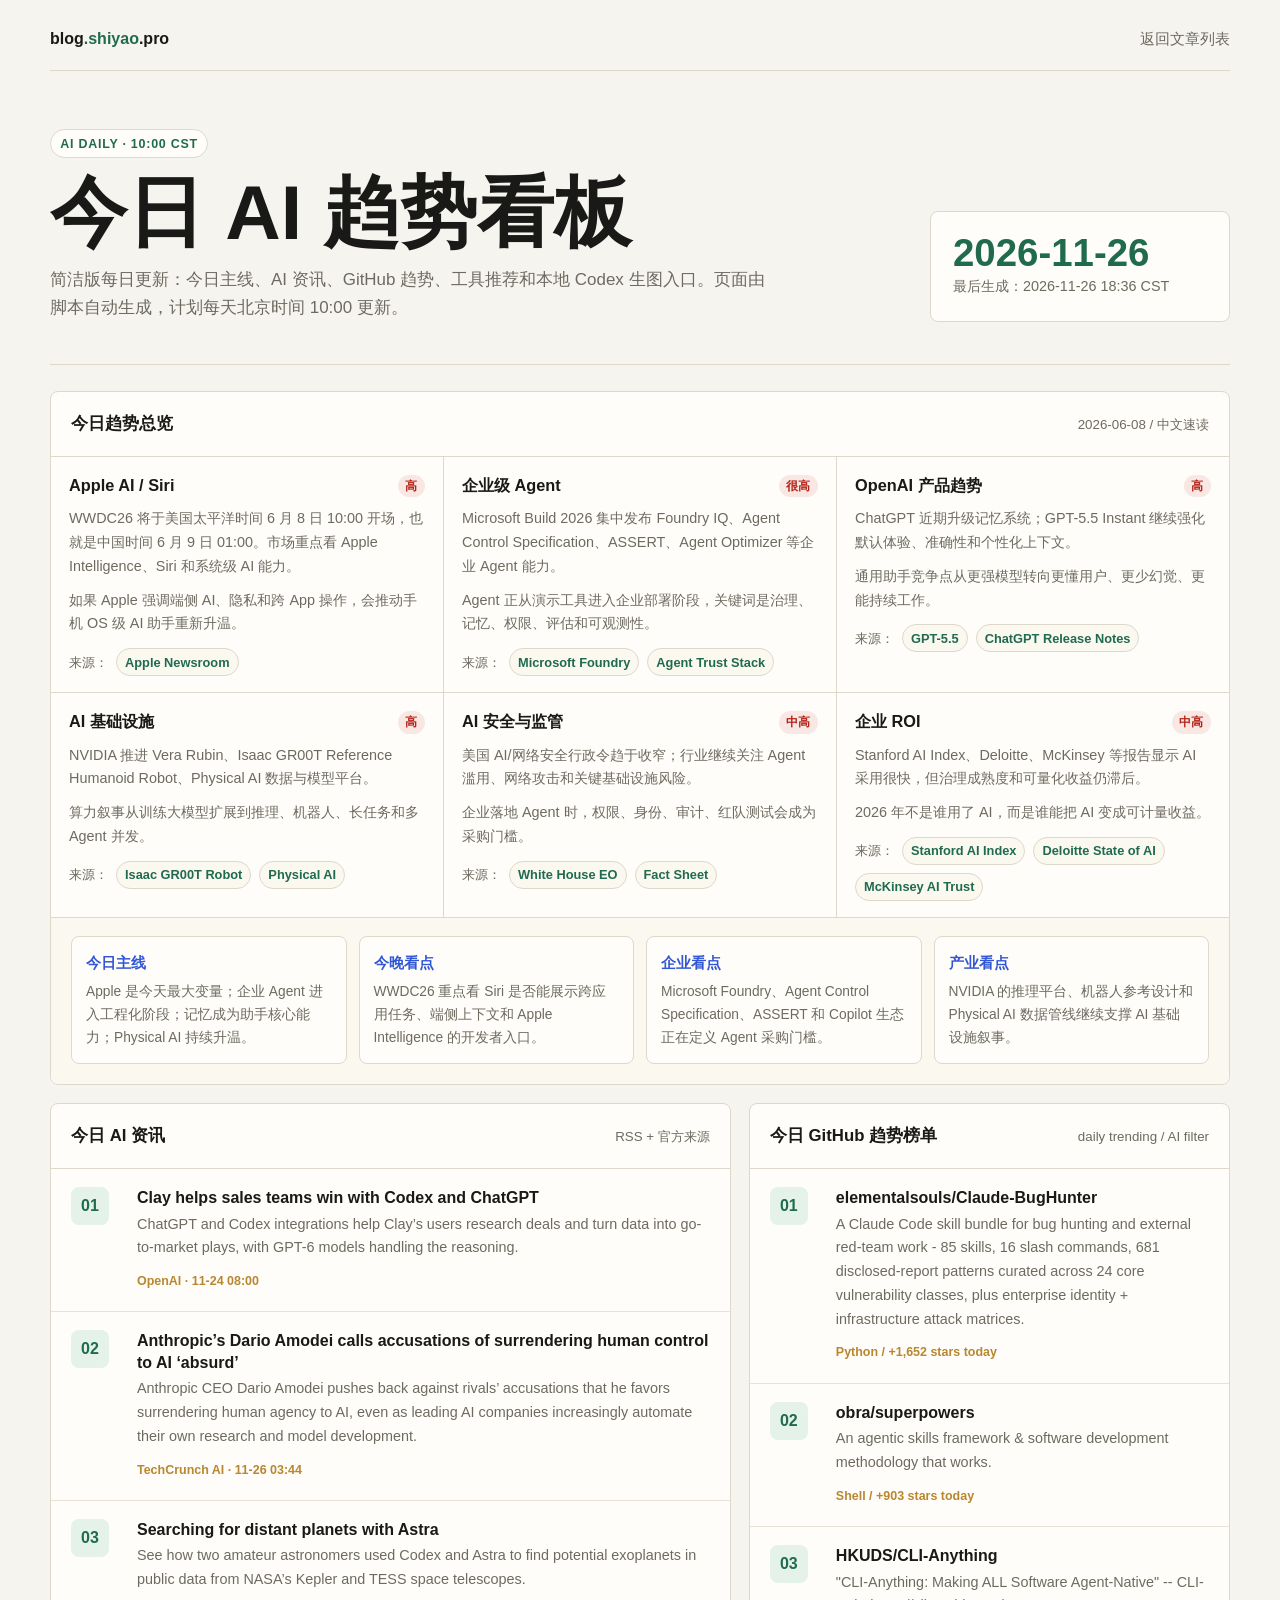
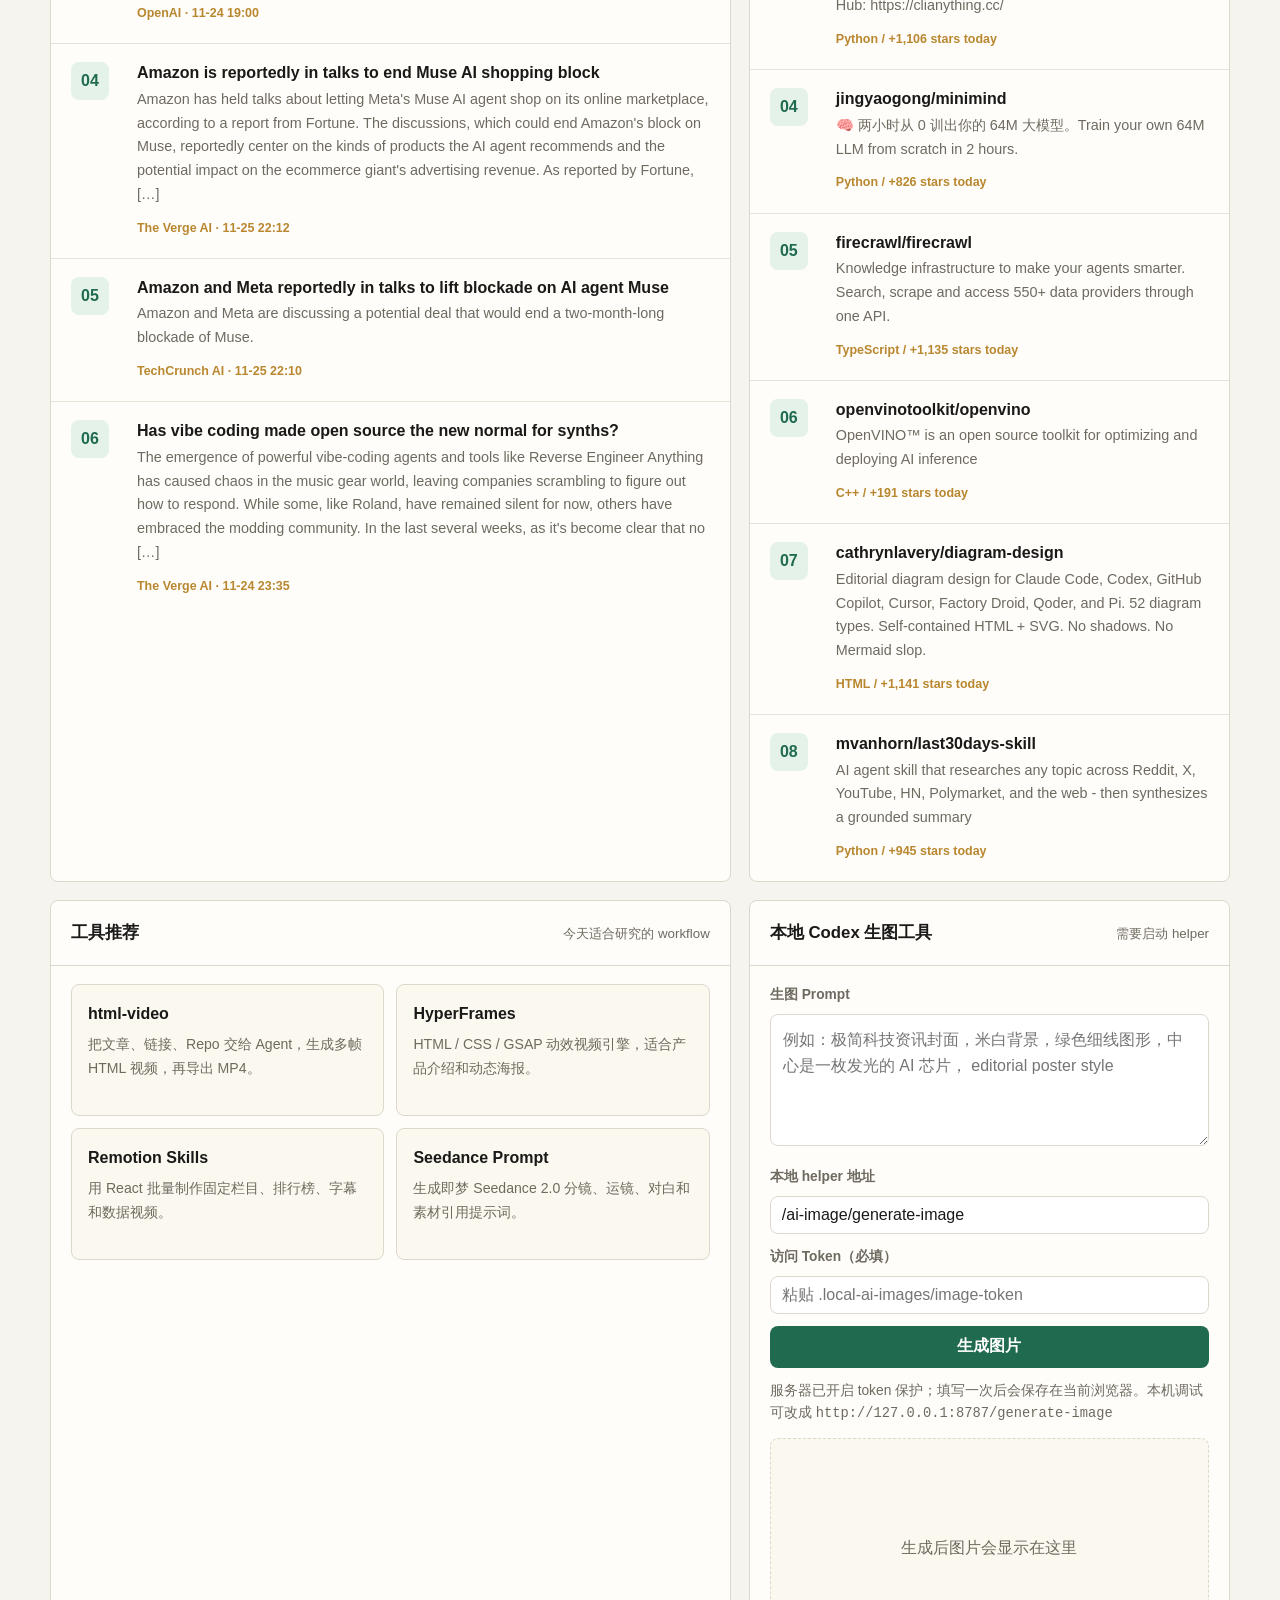
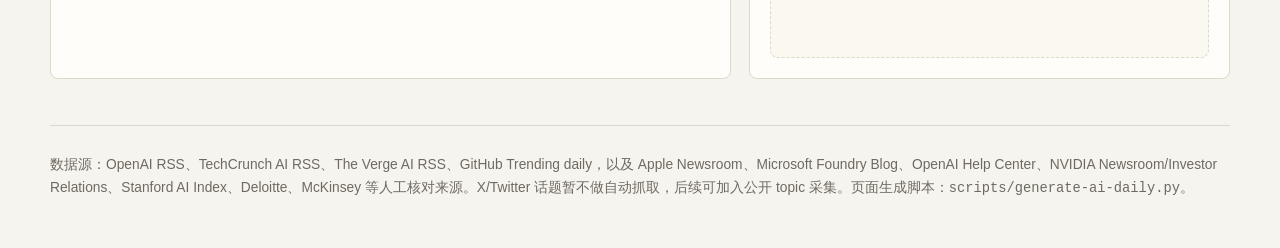
==== commit 79676b94: "chore: update AI daily page" ====
--- a/ai-daily.html
+++ b/ai-daily.html
@@ -3,8 +3,8 @@
 <head>
   <meta charset="UTF-8">
   <meta name="viewport" content="width=device-width, initial-scale=1.0">
-  <title>今日 AI 趋势看板 · 2026-11-25 — blog.shiyao.pro</title>
-  <meta name="description" content="2026-11-25 今日 AI 资讯、GitHub AI 趋势榜、工具推荐和本地 Codex 生图工具。">
+  <title>今日 AI 趋势看板 · 2026-11-26 — blog.shiyao.pro</title>
+  <meta name="description" content="2026-11-26 今日 AI 资讯、GitHub AI 趋势榜、工具推荐和本地 Codex 生图工具。">
   <style>
     :root {
       --bg: #f6f4ef;
@@ -357,8 +357,8 @@
         <p class="lead">简洁版每日更新：今日主线、AI 资讯、GitHub 趋势、工具推荐和本地 Codex 生图入口。页面由脚本自动生成，计划每天北京时间 10:00 更新。</p>
       </div>
       <aside class="stamp">
-        <strong>2026-11-25</strong>
-        <span>最后生成：2026-11-25 18:59 CST</span>
+        <strong>2026-11-26</strong>
+        <span>最后生成：2026-11-26 18:36 CST</span>
       </aside>
     </section>
 
@@ -468,9 +468,9 @@
         <article class="rank-row">
           <div class="rank-index">02</div>
           <div>
-            <h3><a href="https://techcrunch.com/2026/11/24/even-the-best-ai-agents-struggle-with-everyday-life/">Even the best AI agents struggle with everyday life</a></h3>
-            <p>As millions embrace personal AI assistants, a new benchmark reveals that even the most advanced AI models struggle to complete everyday tasks reliably and safely without introducing potential new problems.</p>
-            <span class="mini">TechCrunch AI · 11-25 05:33</span>
+            <h3><a href="https://techcrunch.com/2026/11/25/anthropics-dario-amodei-calls-accusations-of-surrendering-human-control-to-ai-absurd/">Anthropic’s Dario Amodei calls accusations of surrendering human control to AI ‘absurd’</a></h3>
+            <p>Anthropic CEO Dario Amodei pushes back against rivals’ accusations that he favors surrendering human agency to AI, even as leading AI companies increasingly automate their own research and model development.</p>
+            <span class="mini">TechCrunch AI · 11-26 03:44</span>
           </div>
         </article>
 
@@ -486,27 +486,27 @@
         <article class="rank-row">
           <div class="rank-index">04</div>
           <div>
-            <h3><a href="https://techcrunch.com/2026/11/24/walmart-teams-up-with-meta-to-bring-black-friday-deals-to-ai-agent-muse/">Walmart teams up with Meta to bring Black Friday deals to AI agent Muse</a></h3>
-            <p>Walmart now lets customers shop Black Friday deals through Muse, Meta’s AI agent.</p>
-            <span class="mini">TechCrunch AI · 11-25 05:32</span>
+            <h3><a href="https://www.theverge.com/tech/1042071/meta-amazon-muse-ai-shopping-discussions">Amazon is reportedly in talks to end Muse AI shopping block</a></h3>
+            <p>Amazon has held talks about letting Meta&#x27;s Muse AI agent shop on its online marketplace, according to a report from Fortune. The discussions, which could end Amazon&#x27;s block on Muse, reportedly center on the kinds of products the AI agent recommends and the potential impact on the ecommerce giant&#x27;s advertising revenue. As reported by Fortune, […]</p>
+            <span class="mini">The Verge AI · 11-25 22:12</span>
           </div>
         </article>
 
         <article class="rank-row">
           <div class="rank-index">05</div>
           <div>
-            <h3><a href="https://openai.com/business/customer-stories/ifood">How iFood scales coding agents across 15,000 repositories</a></h3>
-            <p>AI 生态今日重点更新。</p>
-            <span class="mini">OpenAI · 11-24 08:00</span>
+            <h3><a href="https://techcrunch.com/2026/11/25/amazon-and-meta-reportedly-in-talks-to-lift-blockade-on-ai-agent-muse/">Amazon and Meta reportedly in talks to lift blockade on AI agent Muse</a></h3>
+            <p>Amazon and Meta are discussing a potential deal that would end a two-month-long blockade of Muse.</p>
+            <span class="mini">TechCrunch AI · 11-25 22:10</span>
           </div>
         </article>
 
         <article class="rank-row">
           <div class="rank-index">06</div>
           <div>
-            <h3><a href="https://openai.com/business/customer-stories/richpanel-ai-customer-support">Richpanel helps companies automate 50% of support in 30 days</a></h3>
-            <p>Richpanel uses GPT-6 Astra and GPT-6.1 Sol to equip its AI support agents with tools and procedures, and GPT-6 Luna for their conversations.</p>
-            <span class="mini">OpenAI · 11-23 16:00</span>
+            <h3><a href="https://www.theverge.com/ai-artificial-intelligence/1040081/vibe-coding-open-source-music-firmware">Has vibe coding made open source the new normal for synths?</a></h3>
+            <p>The emergence of powerful vibe-coding agents and tools like Reverse Engineer Anything has caused chaos in the music gear world, leaving companies scrambling to figure out how to respond. While some, like Roland, have remained silent for now, others have embraced the modding community. In the last several weeks, as it&#x27;s become clear that no […]</p>
+            <span class="mini">The Verge AI · 11-24 23:35</span>
           </div>
         </article>
       </section>
@@ -521,8 +521,8 @@
           <div class="rank-index">01</div>
           <div>
             <h3><a href="https://github.com/elementalsouls/Claude-BugHunter">elementalsouls/Claude-BugHunter</a></h3>
-            <p>A Claude Code skill bundle for bug hunting and external red-team work - 84 skills, 15 slash commands, 681 disclosed-report patterns curated across 24 core vulnerability classes, plus enterprise identity + infrastructure attack matrices.</p>
-            <span class="mini">Python / +1,826 stars today</span>
+            <p>A Claude Code skill bundle for bug hunting and external red-team work - 85 skills, 16 slash commands, 681 disclosed-report patterns curated across 24 core vulnerability classes, plus enterprise identity + infrastructure attack matrices.</p>
+            <span class="mini">Python / +1,652 stars today</span>
           </div>
         </article>
 
@@ -531,7 +531,7 @@
           <div>
             <h3><a href="https://github.com/obra/superpowers">obra/superpowers</a></h3>
             <p>An agentic skills framework &amp; software development methodology that works.</p>
-            <span class="mini">Shell / +1,003 stars today</span>
+            <span class="mini">Shell / +903 stars today</span>
           </div>
         </article>
 
@@ -540,7 +540,7 @@
           <div>
             <h3><a href="https://github.com/HKUDS/CLI-Anything">HKUDS/CLI-Anything</a></h3>
             <p>&quot;CLI-Anything: Making ALL Software Agent-Native&quot; -- CLI-Hub: https://clianything.cc/</p>
-            <span class="mini">Python / +1,074 stars today</span>
+            <span class="mini">Python / +1,106 stars today</span>
           </div>
         </article>
 
@@ -549,7 +549,7 @@
           <div>
             <h3><a href="https://github.com/jingyaogong/minimind">jingyaogong/minimind</a></h3>
             <p>🧠 两小时从 0 训出你的 64M 大模型。Train your own 64M LLM from scratch in 2 hours.</p>
-            <span class="mini">Python / +727 stars today</span>
+            <span class="mini">Python / +826 stars today</span>
           </div>
         </article>
 
@@ -558,7 +558,7 @@
           <div>
             <h3><a href="https://github.com/firecrawl/firecrawl">firecrawl/firecrawl</a></h3>
             <p>Knowledge infrastructure to make your agents smarter. Search, scrape and access 550+ data providers through one API.</p>
-            <span class="mini">TypeScript / +991 stars today</span>
+            <span class="mini">TypeScript / +1,135 stars today</span>
           </div>
         </article>
 
@@ -567,7 +567,7 @@
           <div>
             <h3><a href="https://github.com/openvinotoolkit/openvino">openvinotoolkit/openvino</a></h3>
             <p>OpenVINO™ is an open source toolkit for optimizing and deploying AI inference</p>
-            <span class="mini">C++ / +185 stars today</span>
+            <span class="mini">C++ / +191 stars today</span>
           </div>
         </article>
 
@@ -576,7 +576,7 @@
           <div>
             <h3><a href="https://github.com/cathrynlavery/diagram-design">cathrynlavery/diagram-design</a></h3>
             <p>Editorial diagram design for Claude Code, Codex, GitHub Copilot, Cursor, Factory Droid, Qoder, and Pi. 52 diagram types. Self-contained HTML + SVG. No shadows. No Mermaid slop.</p>
-            <span class="mini">HTML / +802 stars today</span>
+            <span class="mini">HTML / +1,141 stars today</span>
           </div>
         </article>
 
@@ -585,7 +585,7 @@
           <div>
             <h3><a href="https://github.com/mvanhorn/last30days-skill">mvanhorn/last30days-skill</a></h3>
             <p>AI agent skill that researches any topic across Reddit, X, YouTube, HN, Polymarket, and the web - then synthesizes a grounded summary</p>
-            <span class="mini">Python / +703 stars today</span>
+            <span class="mini">Python / +945 stars today</span>
           </div>
         </article>
       </section>
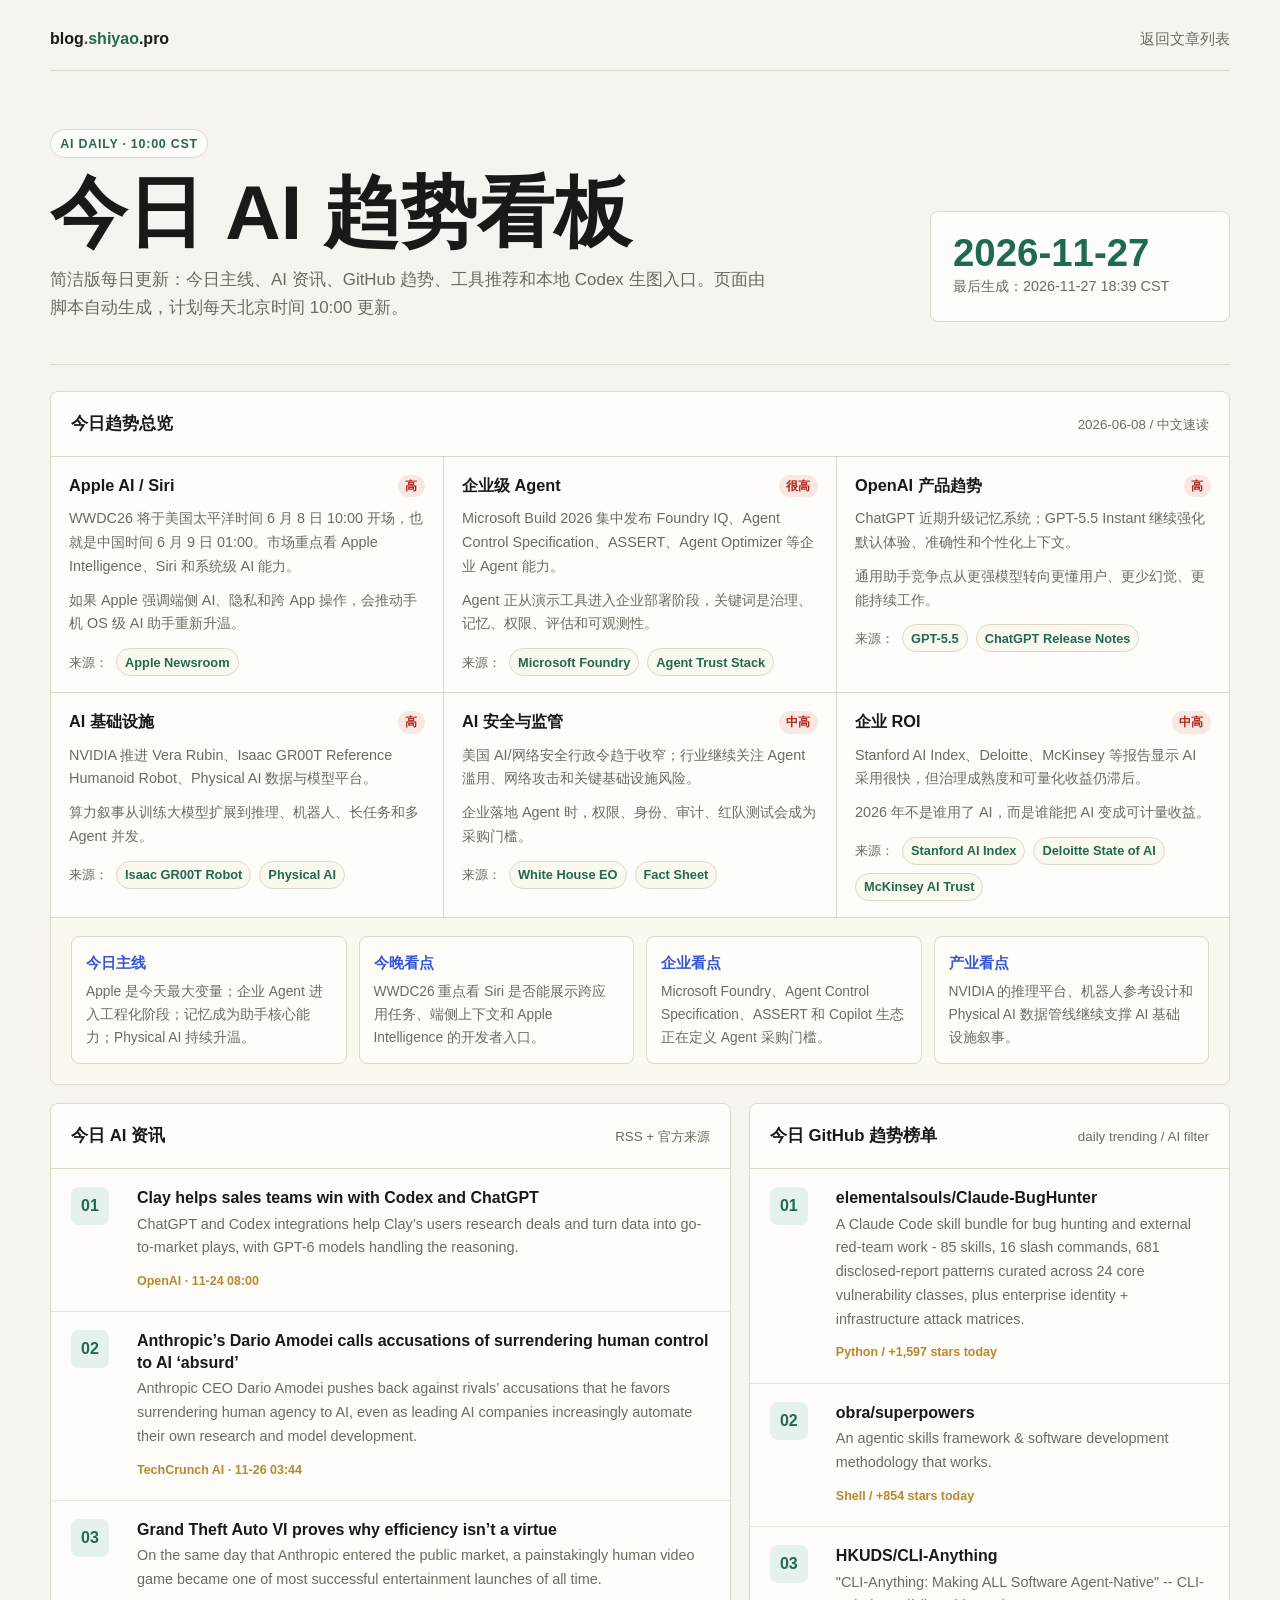
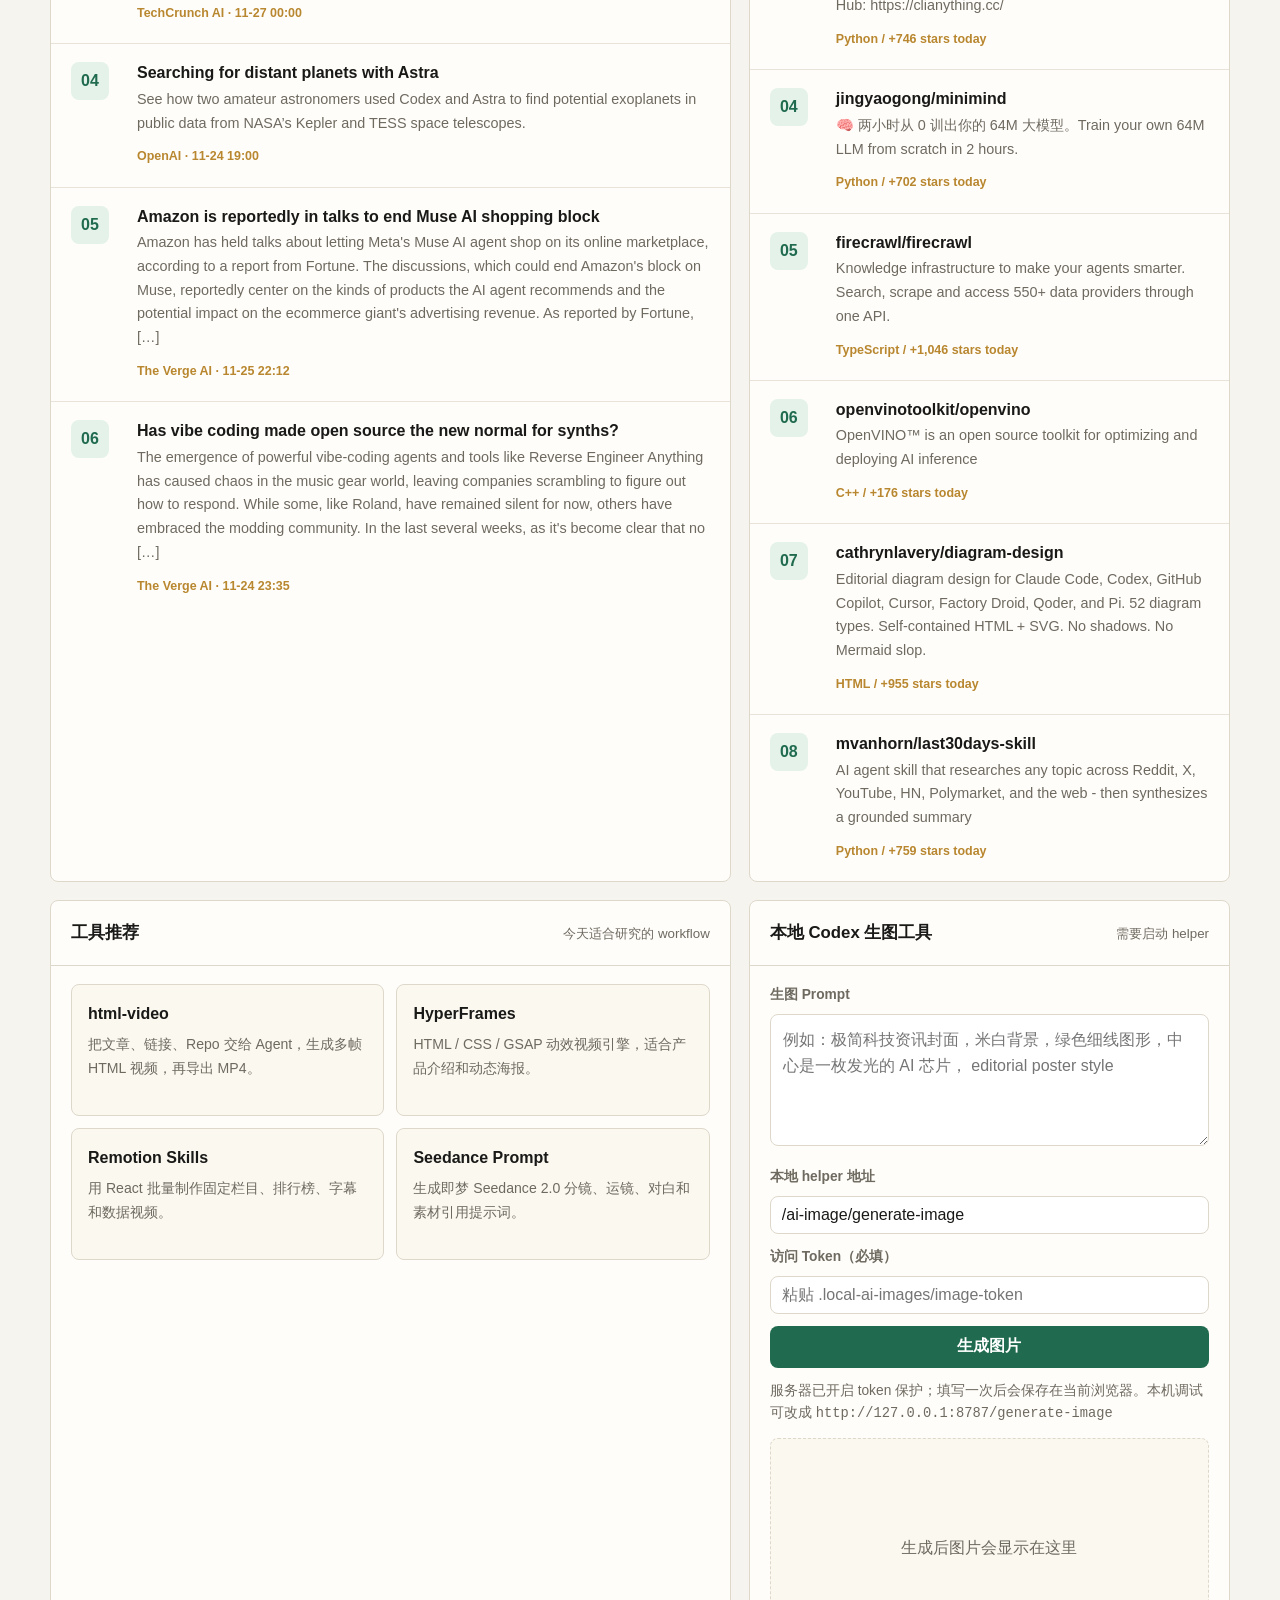
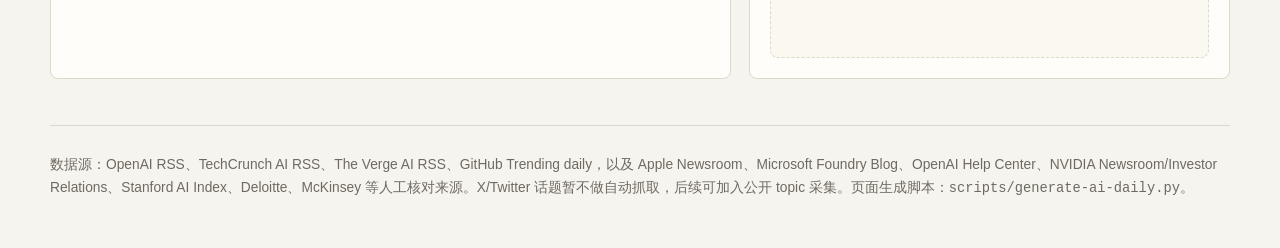
==== commit a7b5616f: "chore: update AI daily page" ====
--- a/ai-daily.html
+++ b/ai-daily.html
@@ -3,8 +3,8 @@
 <head>
   <meta charset="UTF-8">
   <meta name="viewport" content="width=device-width, initial-scale=1.0">
-  <title>今日 AI 趋势看板 · 2026-11-26 — blog.shiyao.pro</title>
-  <meta name="description" content="2026-11-26 今日 AI 资讯、GitHub AI 趋势榜、工具推荐和本地 Codex 生图工具。">
+  <title>今日 AI 趋势看板 · 2026-11-27 — blog.shiyao.pro</title>
+  <meta name="description" content="2026-11-27 今日 AI 资讯、GitHub AI 趋势榜、工具推荐和本地 Codex 生图工具。">
   <style>
     :root {
       --bg: #f6f4ef;
@@ -357,8 +357,8 @@
         <p class="lead">简洁版每日更新：今日主线、AI 资讯、GitHub 趋势、工具推荐和本地 Codex 生图入口。页面由脚本自动生成，计划每天北京时间 10:00 更新。</p>
       </div>
       <aside class="stamp">
-        <strong>2026-11-26</strong>
-        <span>最后生成：2026-11-26 18:36 CST</span>
+        <strong>2026-11-27</strong>
+        <span>最后生成：2026-11-27 18:39 CST</span>
       </aside>
     </section>
 
@@ -477,6 +477,15 @@
         <article class="rank-row">
           <div class="rank-index">03</div>
           <div>
+            <h3><a href="https://techcrunch.com/2026/11/26/as-anthropic-ipos-grand-theft-auto-vi-proves-why-efficiency-isnt-a-virtue/">Grand Theft Auto VI proves why efficiency isn’t a virtue</a></h3>
+            <p>On the same day that Anthropic entered the public market, a painstakingly human video game became one of most successful entertainment launches of all time.</p>
+            <span class="mini">TechCrunch AI · 11-27 00:00</span>
+          </div>
+        </article>
+
+        <article class="rank-row">
+          <div class="rank-index">04</div>
+          <div>
             <h3><a href="https://openai.com/index/searching-for-distant-planets-with-astra">Searching for distant planets with Astra</a></h3>
             <p>See how two amateur astronomers used Codex and Astra to find potential exoplanets in public data from NASA’s Kepler and TESS space telescopes.</p>
             <span class="mini">OpenAI · 11-24 19:00</span>
@@ -484,20 +493,11 @@
         </article>
 
         <article class="rank-row">
-          <div class="rank-index">04</div>
+          <div class="rank-index">05</div>
           <div>
             <h3><a href="https://www.theverge.com/tech/1042071/meta-amazon-muse-ai-shopping-discussions">Amazon is reportedly in talks to end Muse AI shopping block</a></h3>
             <p>Amazon has held talks about letting Meta&#x27;s Muse AI agent shop on its online marketplace, according to a report from Fortune. The discussions, which could end Amazon&#x27;s block on Muse, reportedly center on the kinds of products the AI agent recommends and the potential impact on the ecommerce giant&#x27;s advertising revenue. As reported by Fortune, […]</p>
             <span class="mini">The Verge AI · 11-25 22:12</span>
-          </div>
-        </article>
-
-        <article class="rank-row">
-          <div class="rank-index">05</div>
-          <div>
-            <h3><a href="https://techcrunch.com/2026/11/25/amazon-and-meta-reportedly-in-talks-to-lift-blockade-on-ai-agent-muse/">Amazon and Meta reportedly in talks to lift blockade on AI agent Muse</a></h3>
-            <p>Amazon and Meta are discussing a potential deal that would end a two-month-long blockade of Muse.</p>
-            <span class="mini">TechCrunch AI · 11-25 22:10</span>
           </div>
         </article>
 
@@ -522,7 +522,7 @@
           <div>
             <h3><a href="https://github.com/elementalsouls/Claude-BugHunter">elementalsouls/Claude-BugHunter</a></h3>
             <p>A Claude Code skill bundle for bug hunting and external red-team work - 85 skills, 16 slash commands, 681 disclosed-report patterns curated across 24 core vulnerability classes, plus enterprise identity + infrastructure attack matrices.</p>
-            <span class="mini">Python / +1,652 stars today</span>
+            <span class="mini">Python / +1,597 stars today</span>
           </div>
         </article>
 
@@ -531,7 +531,7 @@
           <div>
             <h3><a href="https://github.com/obra/superpowers">obra/superpowers</a></h3>
             <p>An agentic skills framework &amp; software development methodology that works.</p>
-            <span class="mini">Shell / +903 stars today</span>
+            <span class="mini">Shell / +854 stars today</span>
           </div>
         </article>
 
@@ -540,7 +540,7 @@
           <div>
             <h3><a href="https://github.com/HKUDS/CLI-Anything">HKUDS/CLI-Anything</a></h3>
             <p>&quot;CLI-Anything: Making ALL Software Agent-Native&quot; -- CLI-Hub: https://clianything.cc/</p>
-            <span class="mini">Python / +1,106 stars today</span>
+            <span class="mini">Python / +746 stars today</span>
           </div>
         </article>
 
@@ -549,7 +549,7 @@
           <div>
             <h3><a href="https://github.com/jingyaogong/minimind">jingyaogong/minimind</a></h3>
             <p>🧠 两小时从 0 训出你的 64M 大模型。Train your own 64M LLM from scratch in 2 hours.</p>
-            <span class="mini">Python / +826 stars today</span>
+            <span class="mini">Python / +702 stars today</span>
           </div>
         </article>
 
@@ -558,7 +558,7 @@
           <div>
             <h3><a href="https://github.com/firecrawl/firecrawl">firecrawl/firecrawl</a></h3>
             <p>Knowledge infrastructure to make your agents smarter. Search, scrape and access 550+ data providers through one API.</p>
-            <span class="mini">TypeScript / +1,135 stars today</span>
+            <span class="mini">TypeScript / +1,046 stars today</span>
           </div>
         </article>
 
@@ -567,7 +567,7 @@
           <div>
             <h3><a href="https://github.com/openvinotoolkit/openvino">openvinotoolkit/openvino</a></h3>
             <p>OpenVINO™ is an open source toolkit for optimizing and deploying AI inference</p>
-            <span class="mini">C++ / +191 stars today</span>
+            <span class="mini">C++ / +176 stars today</span>
           </div>
         </article>
 
@@ -576,7 +576,7 @@
           <div>
             <h3><a href="https://github.com/cathrynlavery/diagram-design">cathrynlavery/diagram-design</a></h3>
             <p>Editorial diagram design for Claude Code, Codex, GitHub Copilot, Cursor, Factory Droid, Qoder, and Pi. 52 diagram types. Self-contained HTML + SVG. No shadows. No Mermaid slop.</p>
-            <span class="mini">HTML / +1,141 stars today</span>
+            <span class="mini">HTML / +955 stars today</span>
           </div>
         </article>
 
@@ -585,7 +585,7 @@
           <div>
             <h3><a href="https://github.com/mvanhorn/last30days-skill">mvanhorn/last30days-skill</a></h3>
             <p>AI agent skill that researches any topic across Reddit, X, YouTube, HN, Polymarket, and the web - then synthesizes a grounded summary</p>
-            <span class="mini">Python / +945 stars today</span>
+            <span class="mini">Python / +759 stars today</span>
           </div>
         </article>
       </section>
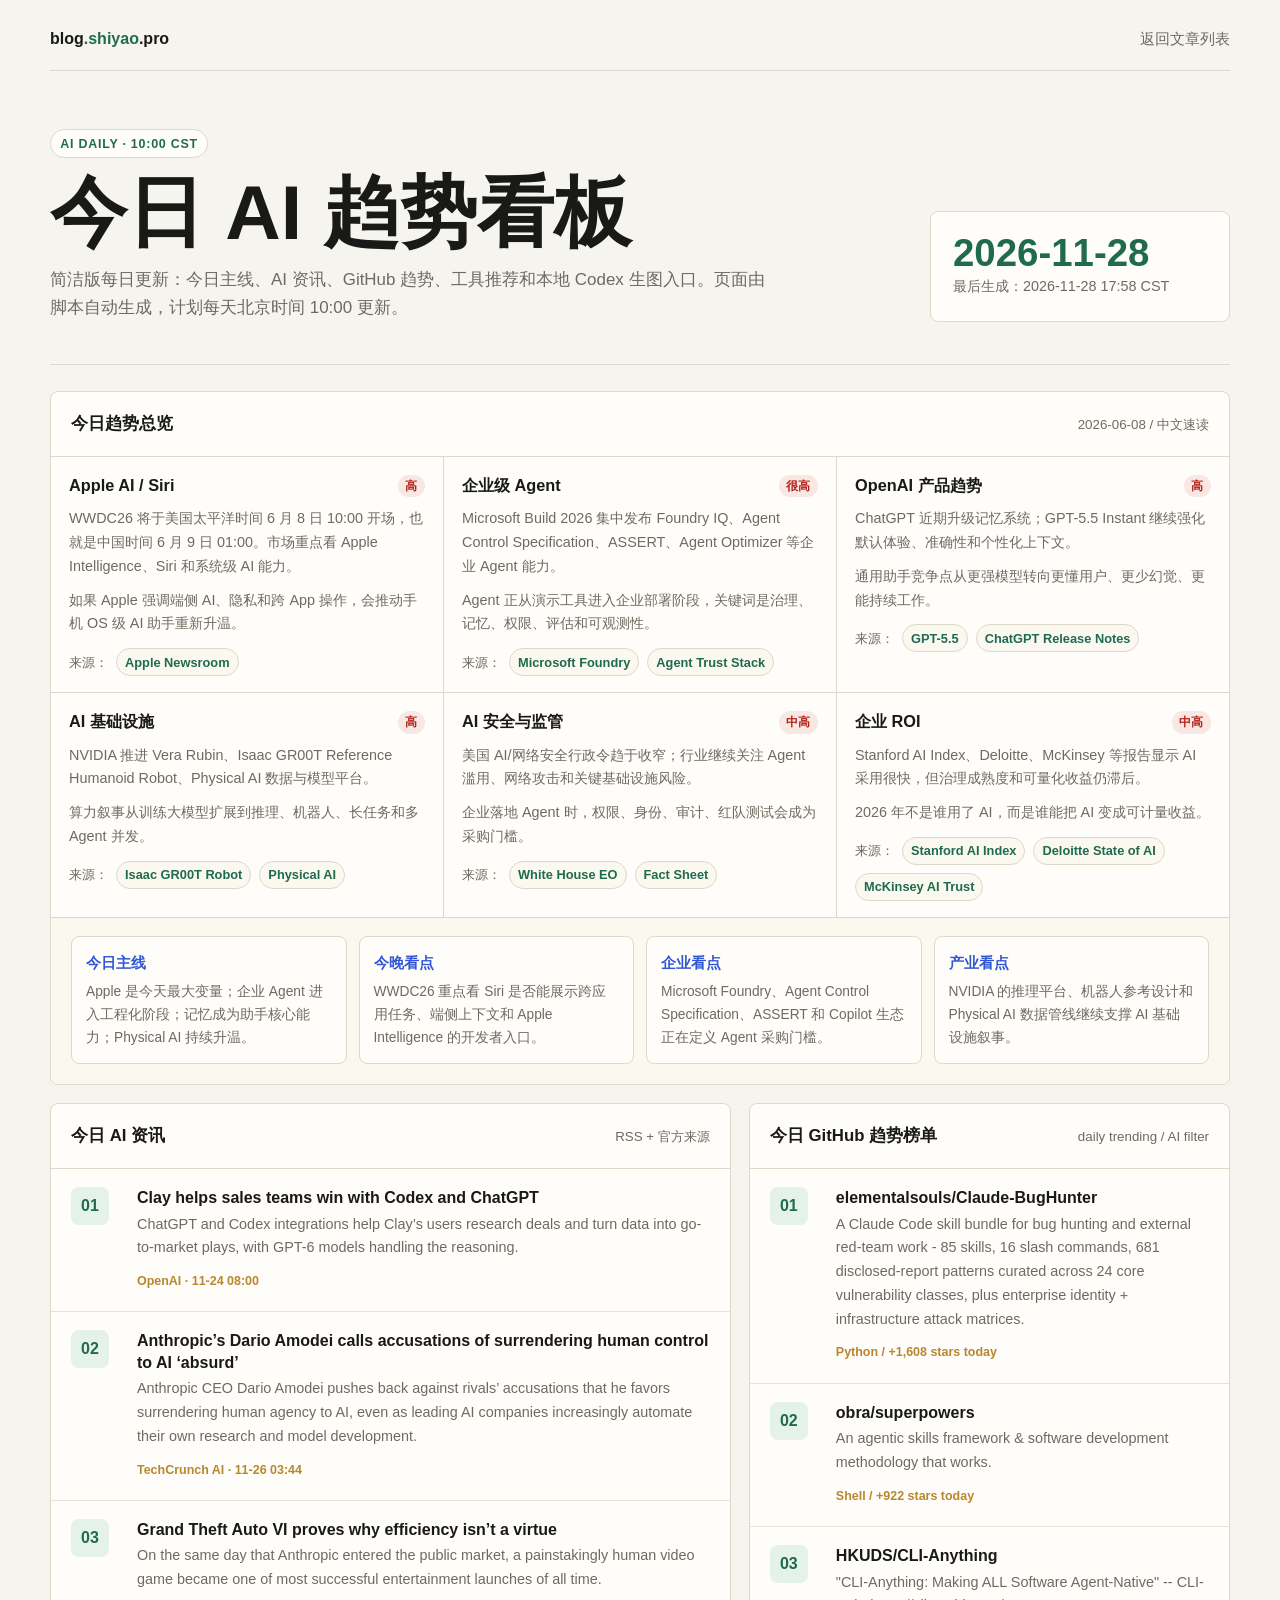
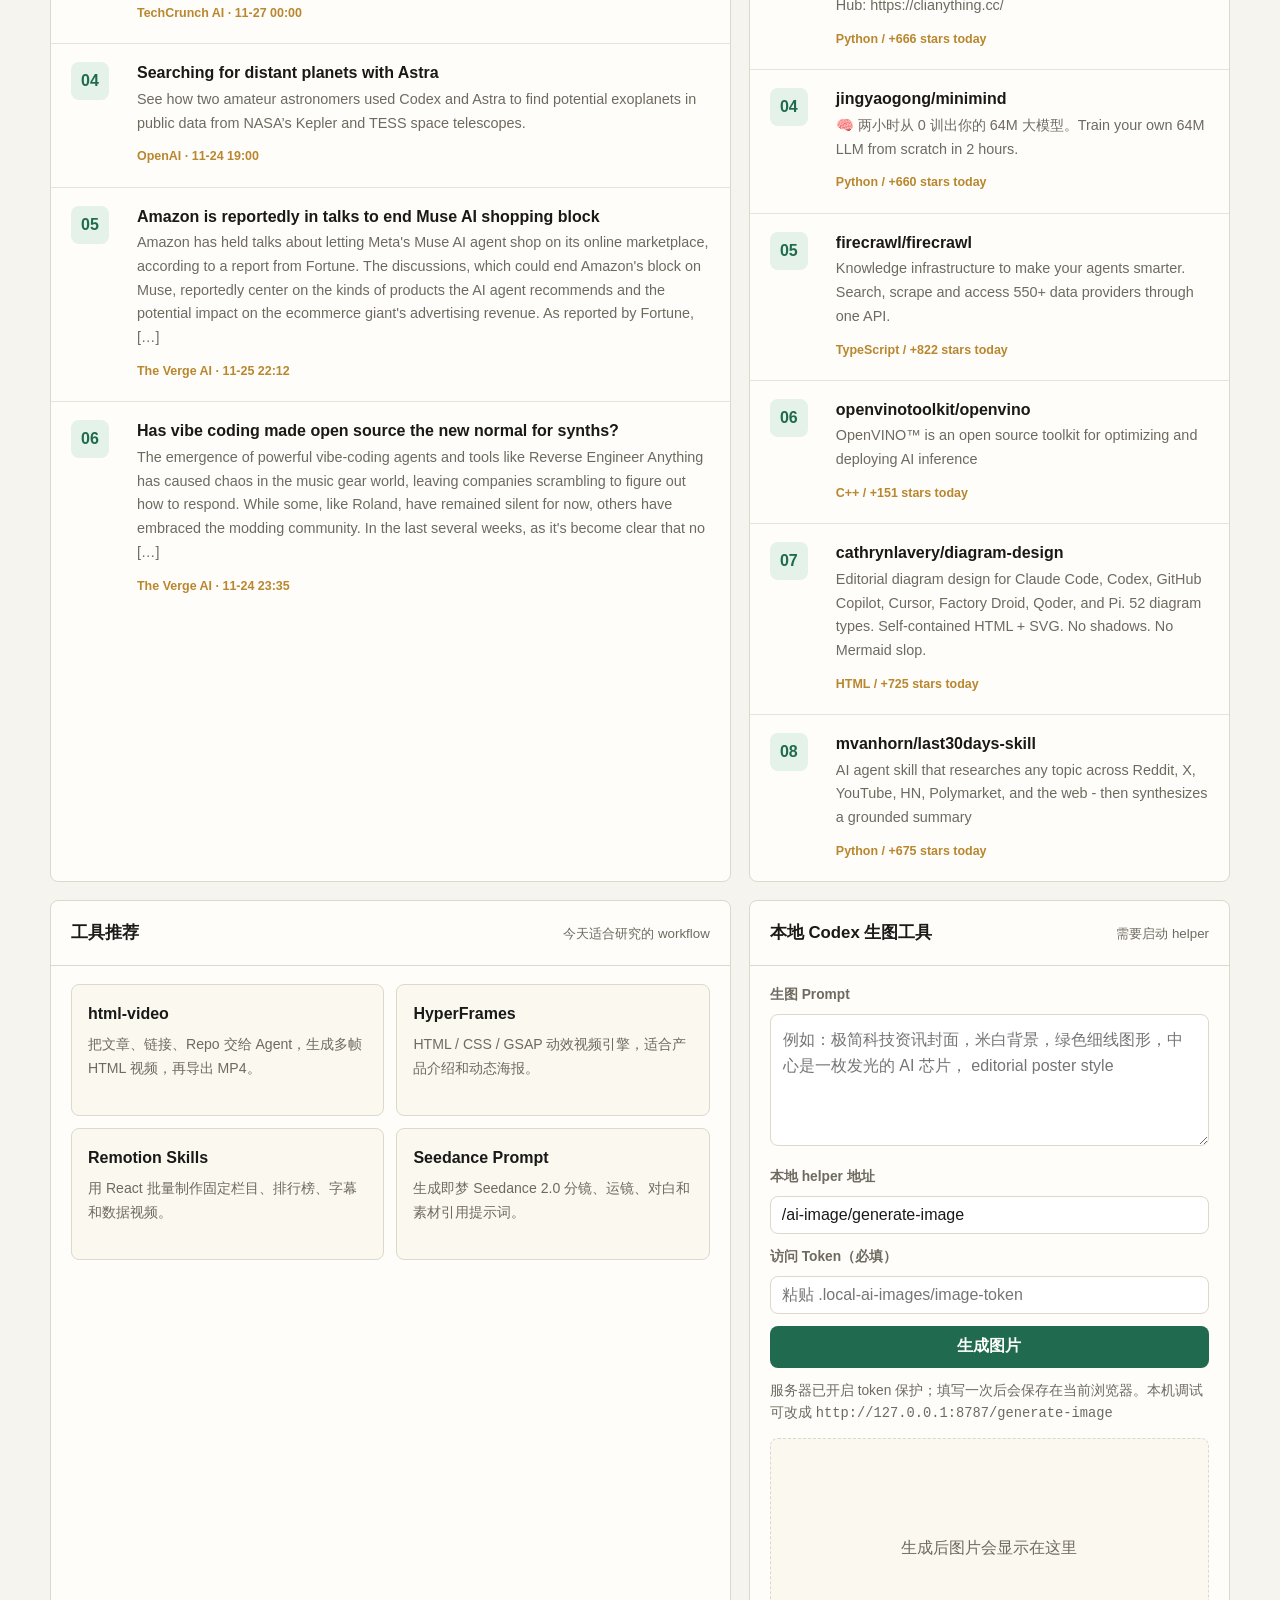
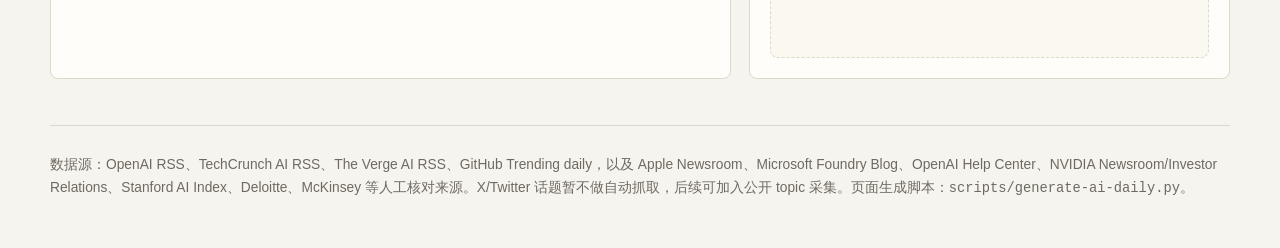
==== commit 57769669: "chore: update AI daily page" ====
--- a/ai-daily.html
+++ b/ai-daily.html
@@ -3,8 +3,8 @@
 <head>
   <meta charset="UTF-8">
   <meta name="viewport" content="width=device-width, initial-scale=1.0">
-  <title>今日 AI 趋势看板 · 2026-11-27 — blog.shiyao.pro</title>
-  <meta name="description" content="2026-11-27 今日 AI 资讯、GitHub AI 趋势榜、工具推荐和本地 Codex 生图工具。">
+  <title>今日 AI 趋势看板 · 2026-11-28 — blog.shiyao.pro</title>
+  <meta name="description" content="2026-11-28 今日 AI 资讯、GitHub AI 趋势榜、工具推荐和本地 Codex 生图工具。">
   <style>
     :root {
       --bg: #f6f4ef;
@@ -357,8 +357,8 @@
         <p class="lead">简洁版每日更新：今日主线、AI 资讯、GitHub 趋势、工具推荐和本地 Codex 生图入口。页面由脚本自动生成，计划每天北京时间 10:00 更新。</p>
       </div>
       <aside class="stamp">
-        <strong>2026-11-27</strong>
-        <span>最后生成：2026-11-27 18:39 CST</span>
+        <strong>2026-11-28</strong>
+        <span>最后生成：2026-11-28 17:58 CST</span>
       </aside>
     </section>
 
@@ -522,7 +522,7 @@
           <div>
             <h3><a href="https://github.com/elementalsouls/Claude-BugHunter">elementalsouls/Claude-BugHunter</a></h3>
             <p>A Claude Code skill bundle for bug hunting and external red-team work - 85 skills, 16 slash commands, 681 disclosed-report patterns curated across 24 core vulnerability classes, plus enterprise identity + infrastructure attack matrices.</p>
-            <span class="mini">Python / +1,597 stars today</span>
+            <span class="mini">Python / +1,608 stars today</span>
           </div>
         </article>
 
@@ -531,7 +531,7 @@
           <div>
             <h3><a href="https://github.com/obra/superpowers">obra/superpowers</a></h3>
             <p>An agentic skills framework &amp; software development methodology that works.</p>
-            <span class="mini">Shell / +854 stars today</span>
+            <span class="mini">Shell / +922 stars today</span>
           </div>
         </article>
 
@@ -540,7 +540,7 @@
           <div>
             <h3><a href="https://github.com/HKUDS/CLI-Anything">HKUDS/CLI-Anything</a></h3>
             <p>&quot;CLI-Anything: Making ALL Software Agent-Native&quot; -- CLI-Hub: https://clianything.cc/</p>
-            <span class="mini">Python / +746 stars today</span>
+            <span class="mini">Python / +666 stars today</span>
           </div>
         </article>
 
@@ -549,7 +549,7 @@
           <div>
             <h3><a href="https://github.com/jingyaogong/minimind">jingyaogong/minimind</a></h3>
             <p>🧠 两小时从 0 训出你的 64M 大模型。Train your own 64M LLM from scratch in 2 hours.</p>
-            <span class="mini">Python / +702 stars today</span>
+            <span class="mini">Python / +660 stars today</span>
           </div>
         </article>
 
@@ -558,7 +558,7 @@
           <div>
             <h3><a href="https://github.com/firecrawl/firecrawl">firecrawl/firecrawl</a></h3>
             <p>Knowledge infrastructure to make your agents smarter. Search, scrape and access 550+ data providers through one API.</p>
-            <span class="mini">TypeScript / +1,046 stars today</span>
+            <span class="mini">TypeScript / +822 stars today</span>
           </div>
         </article>
 
@@ -567,7 +567,7 @@
           <div>
             <h3><a href="https://github.com/openvinotoolkit/openvino">openvinotoolkit/openvino</a></h3>
             <p>OpenVINO™ is an open source toolkit for optimizing and deploying AI inference</p>
-            <span class="mini">C++ / +176 stars today</span>
+            <span class="mini">C++ / +151 stars today</span>
           </div>
         </article>
 
@@ -576,7 +576,7 @@
           <div>
             <h3><a href="https://github.com/cathrynlavery/diagram-design">cathrynlavery/diagram-design</a></h3>
             <p>Editorial diagram design for Claude Code, Codex, GitHub Copilot, Cursor, Factory Droid, Qoder, and Pi. 52 diagram types. Self-contained HTML + SVG. No shadows. No Mermaid slop.</p>
-            <span class="mini">HTML / +955 stars today</span>
+            <span class="mini">HTML / +725 stars today</span>
           </div>
         </article>
 
@@ -585,7 +585,7 @@
           <div>
             <h3><a href="https://github.com/mvanhorn/last30days-skill">mvanhorn/last30days-skill</a></h3>
             <p>AI agent skill that researches any topic across Reddit, X, YouTube, HN, Polymarket, and the web - then synthesizes a grounded summary</p>
-            <span class="mini">Python / +759 stars today</span>
+            <span class="mini">Python / +675 stars today</span>
           </div>
         </article>
       </section>
